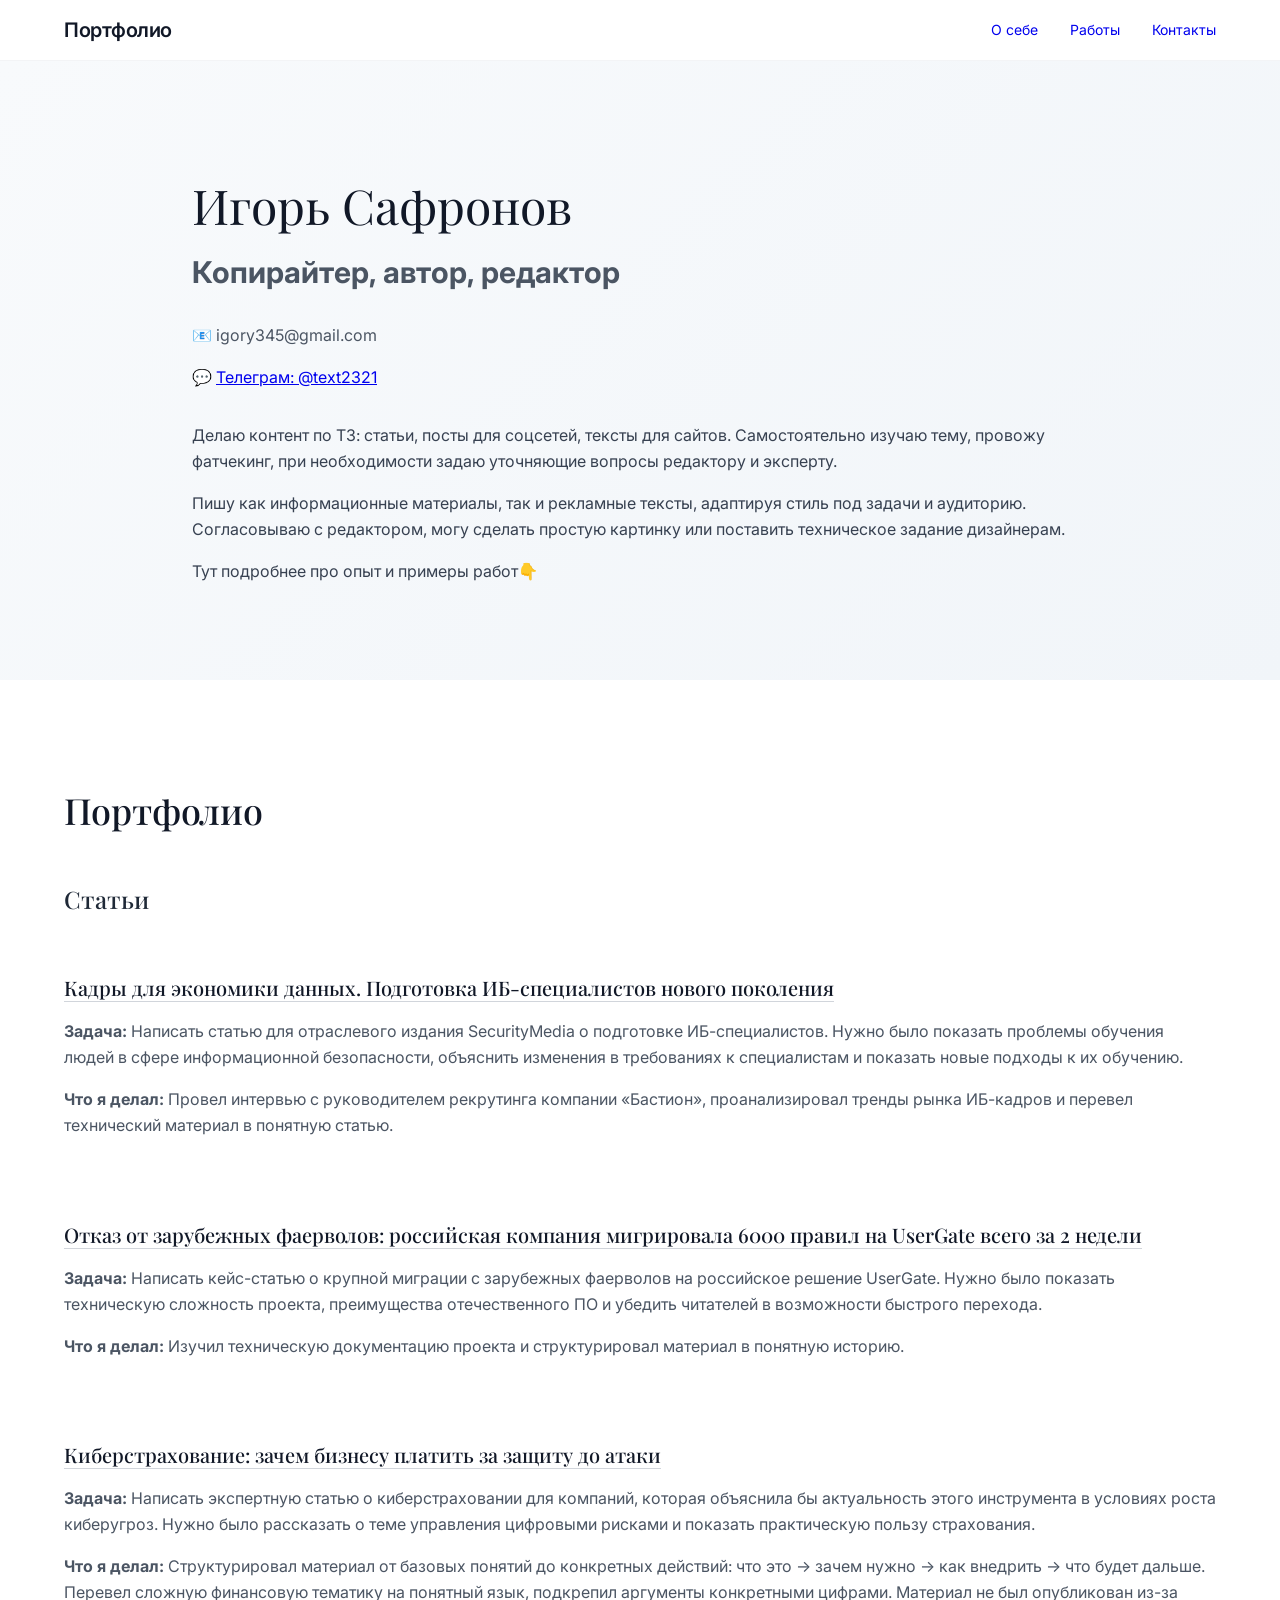
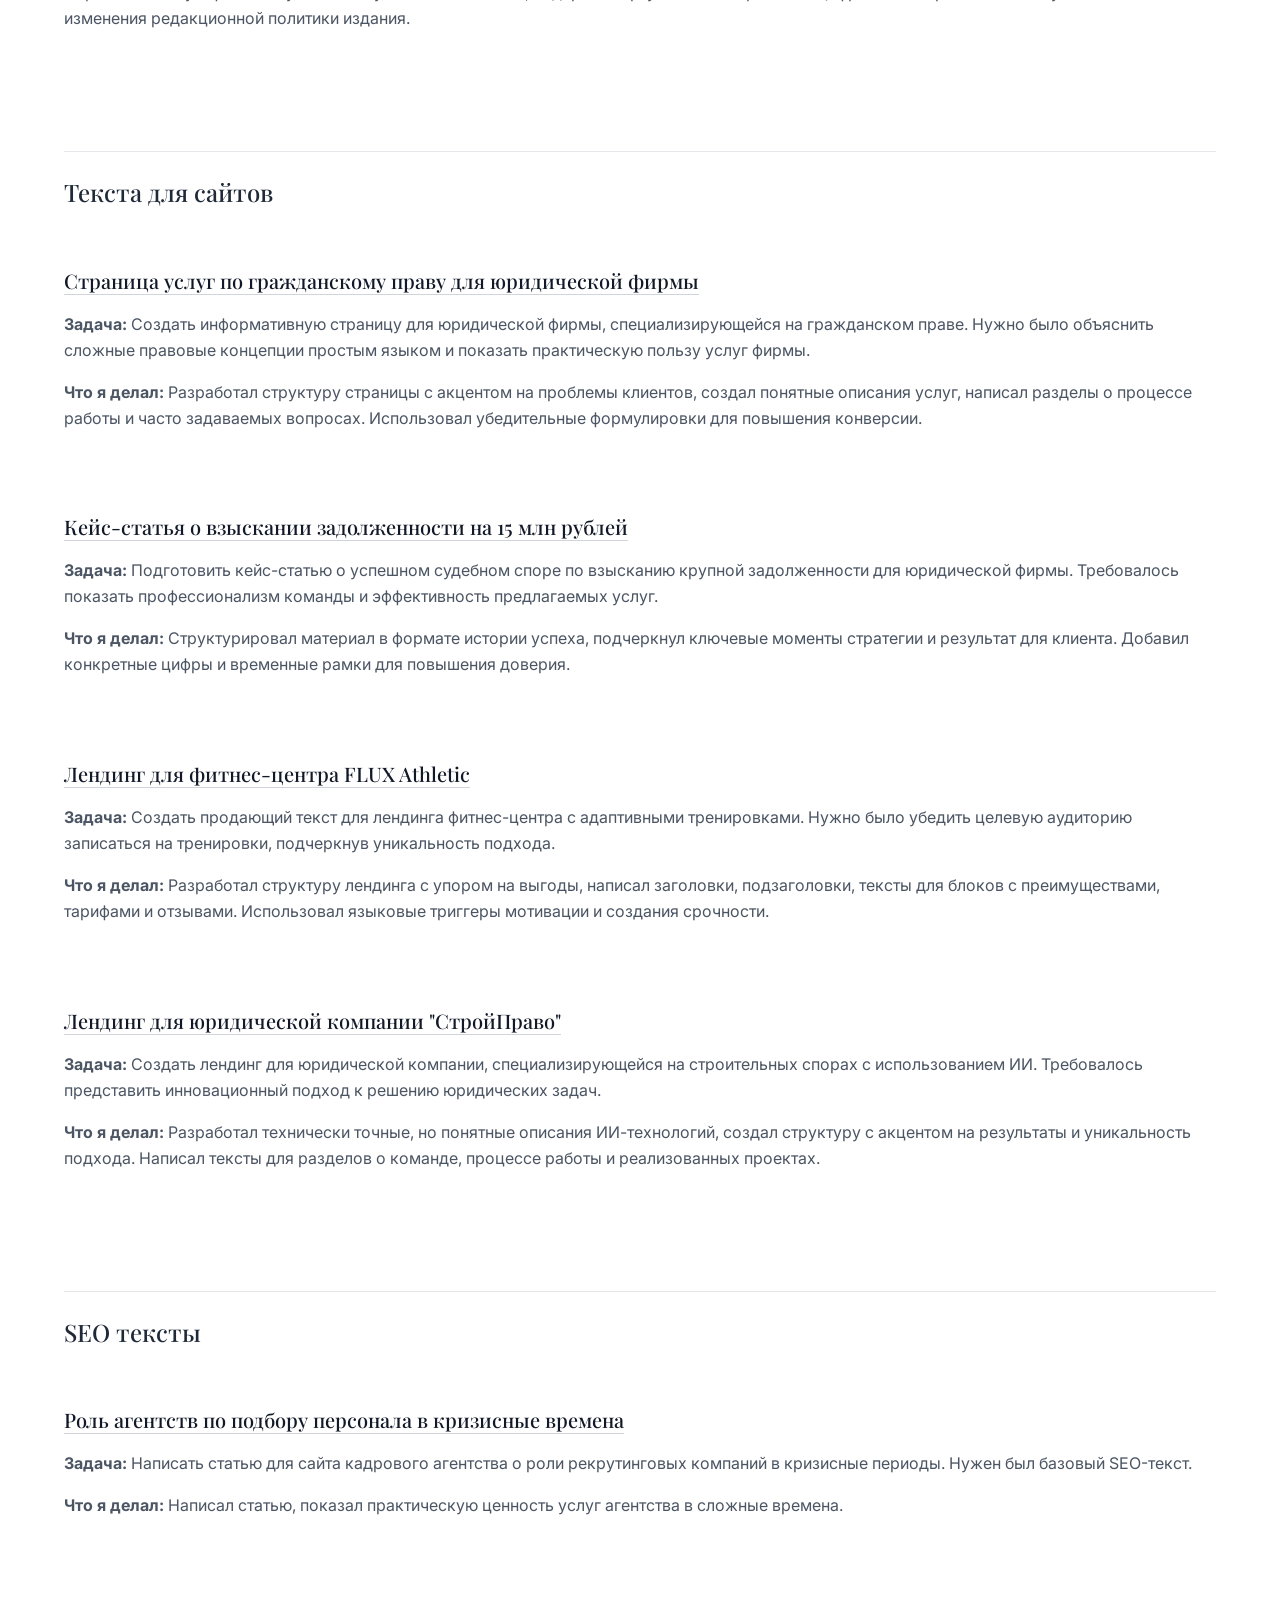
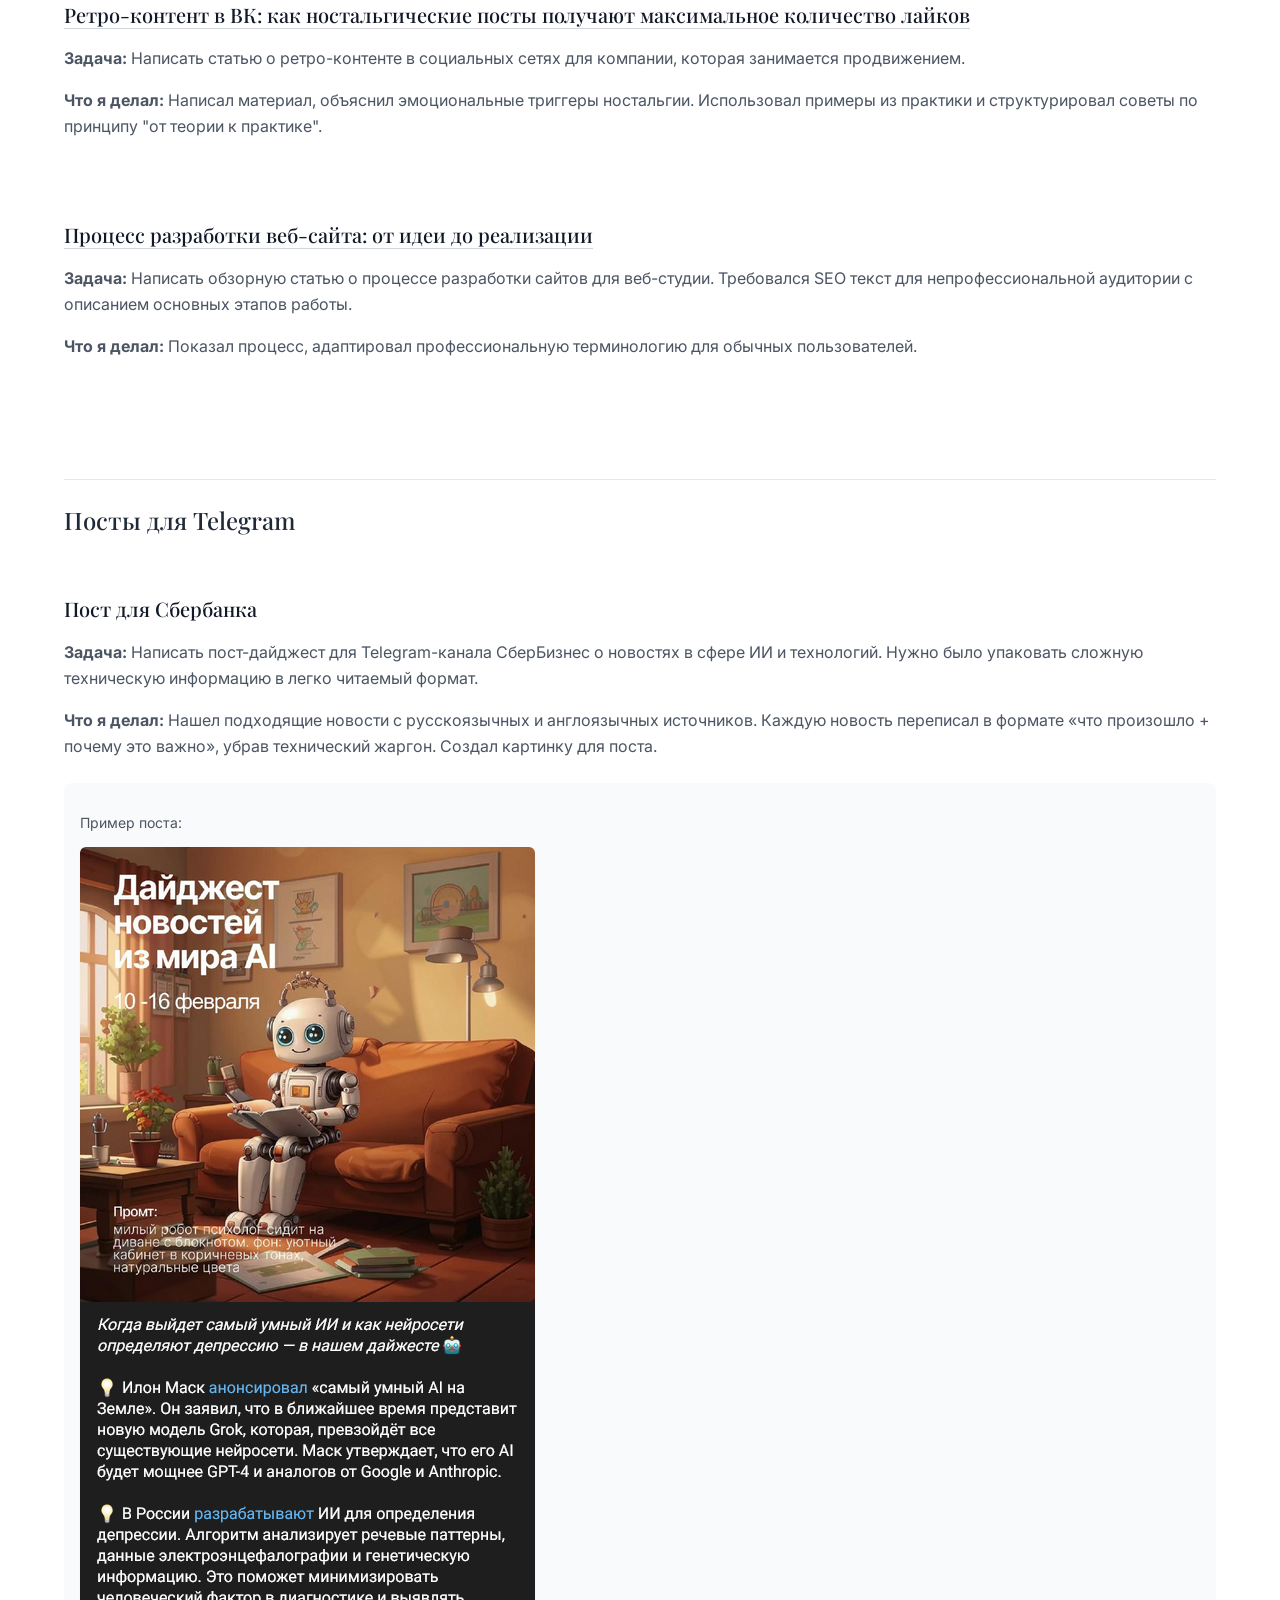
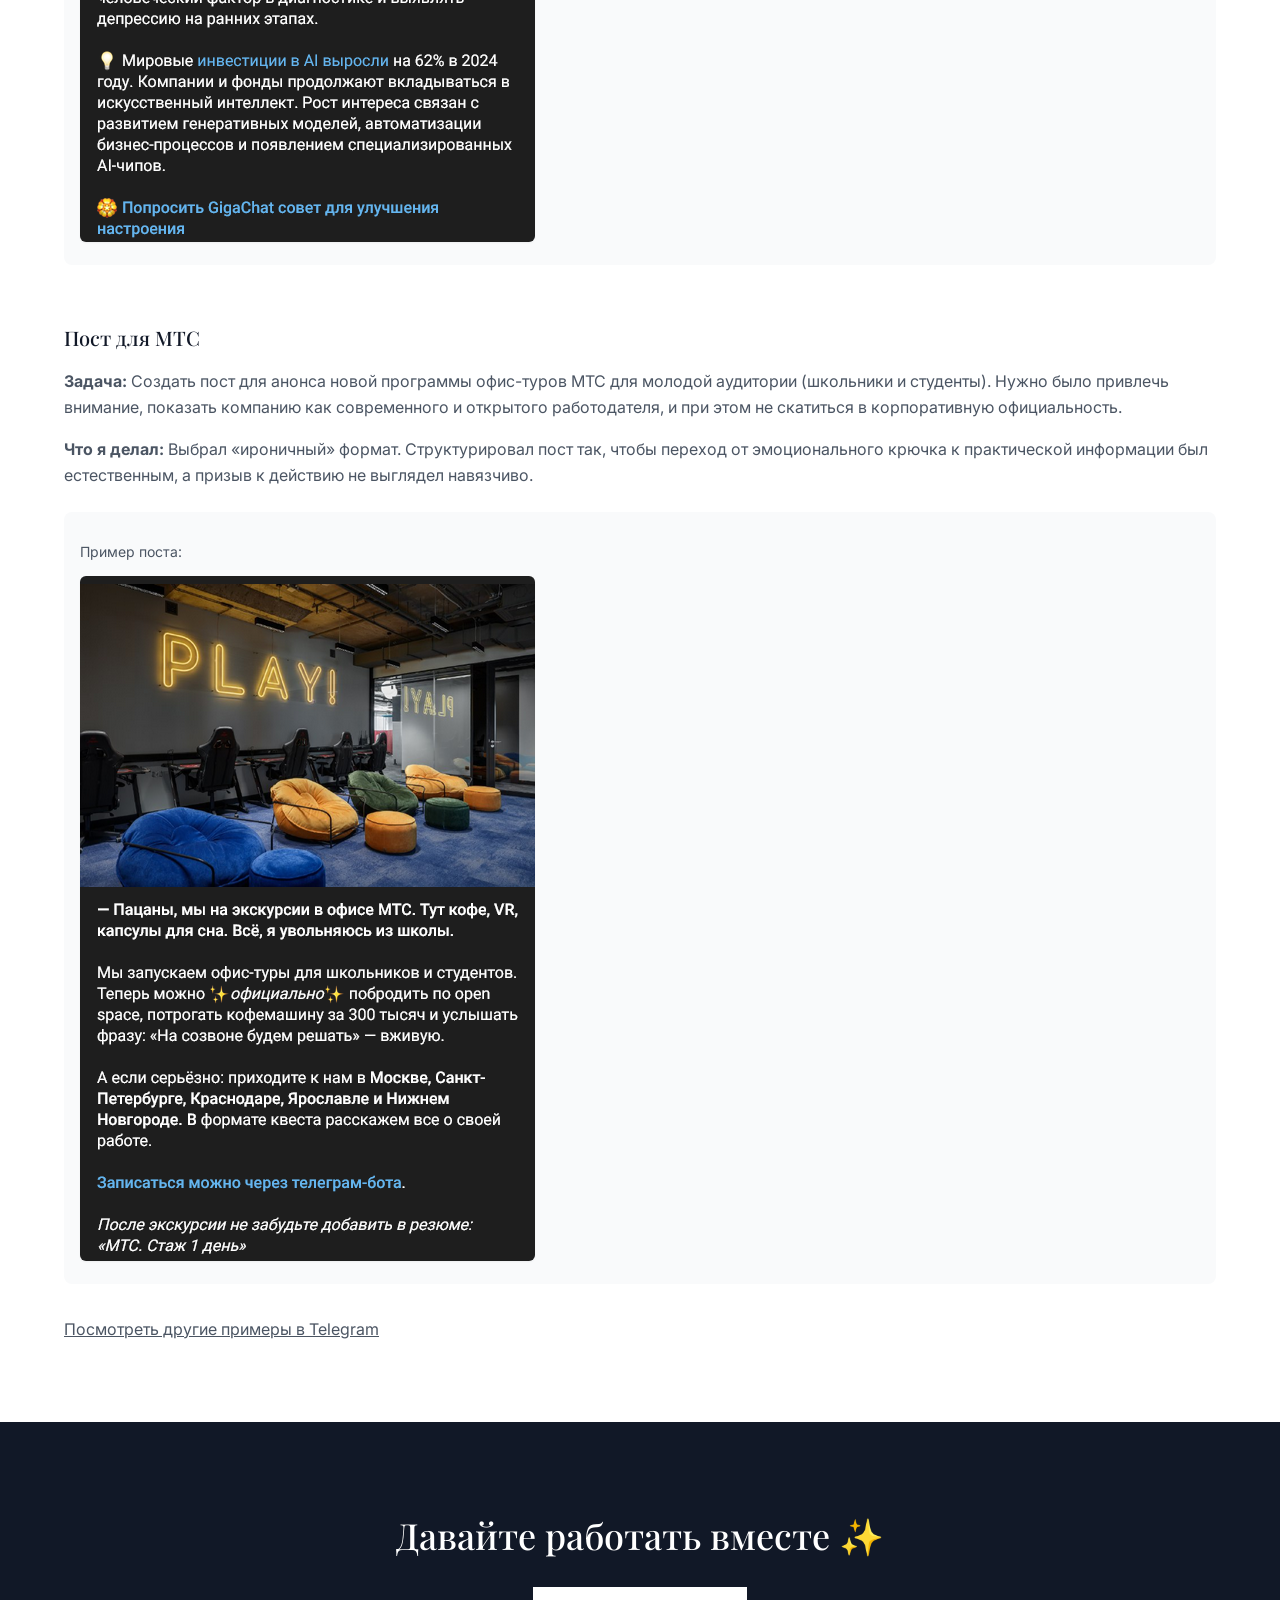
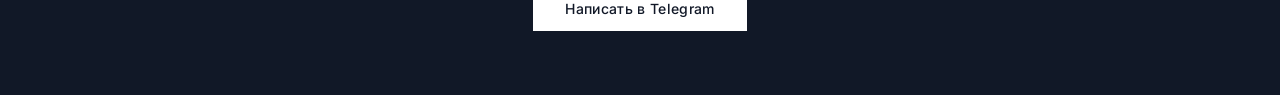
==== index.html @ 2c09b412 "Add files via upload" ====
<!DOCTYPE html>
<html lang="ru">
<head>
    <meta charset="UTF-8">
    <meta name="viewport" content="width=device-width, initial-scale=1.0">
    <title>Игорь Сафронов - Копирайтер</title>
    <link href="https://fonts.googleapis.com/css2?family=Inter:wght@300;400;500;600;700&family=Playfair+Display:wght@400;500;600&display=swap" rel="stylesheet">
    <link rel="stylesheet" href="styles.css">
</head>
<body class="bg-white text-gray-900 leading-relaxed">
    <!-- Yandex.Metrika counter -->
    <script type="text/javascript">
        (function(m,e,t,r,i,k,a){
            m[i]=m[i]||function(){(m[i].a=m[i].a||[]).push(arguments)};
            m[i].l=1*new Date();
            for (var j = 0; j < document.scripts.length; j++) {if (document.scripts[j].src === r) { return; }}
            k=e.createElement(t),a=e.getElementsByTagName(t)[0],k.async=1,k.src=r,a.parentNode.insertBefore(k,a)
        })(window, document,'script','https://mc.yandex.ru/metrika/tag.js?id=103656087', 'ym');

        ym(103656087, 'init', {ssr:true, webvisor:true, clickmap:true, ecommerce:"dataLayer", accurateTrackBounce:true, trackLinks:true});
    </script>
    <noscript><div><img src="https://mc.yandex.ru/watch/103656087" style="position:absolute; left:-9999px;" alt="" /></div></noscript>
    <!-- /Yandex.Metrika counter -->
    
    <!-- Navigation -->
    <nav class="w-full bg-white\/80 backdrop-blur-md z-50 border-b border-gray-100">
        <div class="max-w-6xl mx-auto px-6 py-4">
            <div class="flex justify-between items-center">
                <div class="text-xl font-semibold tracking-tight">Портфолио</div>
                <div class="hidden md:flex space-x-8 text-sm">
                    <a href="#about" class="hover:text-gray-600 transition-colors">О себе</a>
                    <a href="#work" class="hover:text-gray-600 transition-colors">Работы</a>
                    <a href="#contact" class="hover:text-gray-600 transition-colors">Контакты</a>
                </div>
                <button class="md:hidden">
                    <svg class="w-6 h-6" fill="none" stroke="currentColor" viewBox="0 0 24 24">
                        <path stroke-linecap="round" stroke-linejoin="round" stroke-width="2" d="M4 6h16M4 12h16M4 18h16"></path>
                    </svg>
                </button>
            </div>
        </div>
    </nav>

    <!-- About Section -->
    <section id="about" class="pt-20 pb-16 bg-gradient-subtle">
        <div class="max-w-4xl mx-auto px-6 content-left">
            <h1 class="text-4xl md:text-5xl font-light serif mb-6 content-left">
                Игорь Сафронов
            </h1>
            <h2 class="text-2xl md:text-3xl text-gray-600 mb-8 content-left">Копирайтер, автор, редактор</h2>
            
            <div class="mb-8 content-left">
                <p class="text-gray-600 mb-2">📧 igory345@gmail.com</p>
                <p class="text-gray-600">💬 <a href="https://t.me/text2321" target="_blank" class="hover:text-gray-800 transition-colors underline">Телеграм: @text2321</a></p>
            </div>

            <div class="mb-8 content-left">
                <p class="text-gray-700 mb-4 content-left">Делаю контент по ТЗ: статьи, посты для соцсетей, тексты для сайтов. Самостоятельно изучаю тему, провожу фатчекинг, при необходимости задаю уточняющие вопросы редактору и эксперту.</p>
                <p class="text-gray-700 mb-4 content-left">Пишу как информационные материалы, так и рекламные тексты, адаптируя стиль под задачи и аудиторию. Согласовываю с редактором, могу сделать простую картинку или поставить техническое задание дизайнерам.</p>
                <p class="text-gray-700 mb-4 content-left">Тут подробнее про опыт и примеры работ👇</p>
            </div>
        </div>
    </section>

    <!-- Work Section -->
    <section id="work" class="section py-20">
        <div class="max-w-6xl mx-auto px-6 content-left">
            <h2 class="text-3xl md:text-4xl serif font-medium mb-16">Портфолио</h2>
            
            <div class="grid gap-12">
                <!-- Articles Section -->
                <div>
                    <h3 class="text-2xl serif font-medium mb-8 text-gray-800">Статьи</h3>
                    
                    <div class="grid gap-8">
                        <!-- Article 1 -->
                        <div>
                            <h4 class="text-xl serif font-medium mb-4">
                                <a href="https://securitymedia.org/info/kadry-dlya-ekonomiki-dannykh-podgotovka-ib-spetsialistov-novogo-pokoleniya.html" 
                                   target="_blank" 
                                   class="text-gray-900 hover:text-gray-600 transition-colors border-b border-gray-300 hover:border-gray-600">
                                    Кадры для экономики данных. Подготовка ИБ-специалистов нового поколения
                                </a>
                            </h4>
                            <p class="text-gray-600 mb-4">
                                <strong>Задача:</strong> Написать статью для отраслевого издания SecurityMedia о подготовке ИБ-специалистов. Нужно было показать проблемы обучения людей в сфере информационной безопасности, объяснить изменения в требованиях к специалистам и показать новые подходы к их обучению.
                            </p>
                            <p class="text-gray-600 mb-6">
                                <strong>Что я делал:</strong> Провел интервью с руководителем рекрутинга компании «Бастион», проанализировал тренды рынка ИБ-кадров и перевел технический материал в понятную статью.
                            </p>
                        </div>

                        <!-- Article 2 -->
                        <div>
                            <h4 class="text-xl serif font-medium mb-4">
                                <a href="https://globalcio.ru/news/50579/" 
                                   target="_blank" 
                                   class="text-gray-900 hover:text-gray-600 transition-colors border-b border-gray-300 hover:border-gray-600">
                                    Отказ от зарубежных фаерволов: российская компания мигрировала 6000 правил на UserGate всего за 2 недели
                                </a>
                            </h4>
                            <p class="text-gray-600 mb-4">
                                <strong>Задача:</strong> Написать кейс-статью о крупной миграции с зарубежных фаерволов на российское решение UserGate. Нужно было показать техническую сложность проекта, преимущества отечественного ПО и убедить читателей в возможности быстрого перехода.
                            </p>
                            <p class="text-gray-600 mb-6">
                                <strong>Что я делал:</strong> Изучил техническую документацию проекта и структурировал материал в понятную историю.
                            </p>
                        </div>

                        <!-- Article 3 -->
                        <div>
                            <h4 class="text-xl serif font-medium mb-4">
                                <a href="https://docs.google.com/document/d/1UMMeeC6v-_VyUlhijJp33UBldlLRDzGArSIQ2i5D5OU/edit?usp=sharing" 
                                   target="_blank" 
                                   class="text-gray-900 hover:text-gray-600 transition-colors border-b border-gray-300 hover:border-gray-600">
                                    Киберстрахование: зачем бизнесу платить за защиту до атаки
                                </a>
                            </h4>
                            <p class="text-gray-600 mb-4">
                                <strong>Задача:</strong> Написать экспертную статью о киберстраховании для компаний, которая объяснила бы актуальность этого инструмента в условиях роста киберугроз. Нужно было рассказать о теме управления цифровыми рисками и показать практическую пользу страхования.
                            </p>
                            <p class="text-gray-600 mb-6">
                                <strong>Что я делал:</strong> Структурировал материал от базовых понятий до конкретных действий: что это → зачем нужно → как внедрить → что будет дальше. Перевел сложную финансовую тематику на понятный язык, подкрепил аргументы конкретными цифрами. Материал не был опубликован из-за изменения редакционной политики издания.
                            </p>
                        </div>
                    </div>
                </div>

                <!-- Website Texts Section -->
                <div class="mt-12 pt-8 border-t border-gray-200">
                    <h3 class="text-2xl serif font-medium mb-8 text-gray-800">Текста для сайтов</h3>
                    
                    <div class="grid gap-8">
                        <!-- Civil Law Services Page -->
                        <div>
                            <h4 class="text-xl serif font-medium mb-4">
                                <a href="https://www.webvibestudio.site/projects/project-2/law-firm/civil-law/" 
                                   target="_blank" 
                                   class="text-gray-900 hover:text-gray-600 transition-colors border-b border-gray-300 hover:border-gray-600">
                                    Страница услуг по гражданскому праву для юридической фирмы
                                </a>
                            </h4>
                            <p class="text-gray-600 mb-4">
                                <strong>Задача:</strong> Создать информативную страницу для юридической фирмы, специализирующейся на гражданском праве. Нужно было объяснить сложные правовые концепции простым языком и показать практическую пользу услуг фирмы.
                            </p>
                            <p class="text-gray-600 mb-6">
                                <strong>Что я делал:</strong> Разработал структуру страницы с акцентом на проблемы клиентов, создал понятные описания услуг, написал разделы о процессе работы и часто задаваемых вопросах. Использовал убедительные формулировки для повышения конверсии.
                            </p>
                        </div>

                        <!-- Debt Recovery Case Study -->
                        <div>
                            <h4 class="text-xl serif font-medium mb-4">
                                <a href="https://www.webvibestudio.site/projects/project-2/law-firm/case-debt-recovery-15m/" 
                                   target="_blank" 
                                   class="text-gray-900 hover:text-gray-600 transition-colors border-b border-gray-300 hover:border-gray-600">
                                    Кейс-статья о взыскании задолженности на 15 млн рублей
                                </a>
                            </h4>
                            <p class="text-gray-600 mb-4">
                                <strong>Задача:</strong> Подготовить кейс-статью о успешном судебном споре по взысканию крупной задолженности для юридической фирмы. Требовалось показать профессионализм команды и эффективность предлагаемых услуг.
                            </p>
                            <p class="text-gray-600 mb-6">
                                <strong>Что я делал:</strong> Структурировал материал в формате истории успеха, подчеркнул ключевые моменты стратегии и результат для клиента. Добавил конкретные цифры и временные рамки для повышения доверия.
                            </p>
                        </div>

                        <!-- Fitness Center Landing Page -->
                        <div>
                            <h4 class="text-xl serif font-medium mb-4">
                                <a href="https://www.webvibestudio.site/projects/project-3/" 
                                   target="_blank" 
                                   class="text-gray-900 hover:text-gray-600 transition-colors border-b border-gray-300 hover:border-gray-600">
                                    Лендинг для фитнес-центра FLUX Athletic
                                </a>
                            </h4>
                            <p class="text-gray-600 mb-4">
                                <strong>Задача:</strong> Создать продающий текст для лендинга фитнес-центра с адаптивными тренировками. Нужно было убедить целевую аудиторию записаться на тренировки, подчеркнув уникальность подхода.
                            </p>
                            <p class="text-gray-600 mb-6">
                                <strong>Что я делал:</strong> Разработал структуру лендинга с упором на выгоды, написал заголовки, подзаголовки, тексты для блоков с преимуществами, тарифами и отзывами. Использовал языковые триггеры мотивации и создания срочности.
                            </p>
                        </div>

                        <!-- Construction Law Landing Page -->
                        <div>
                            <h4 class="text-xl serif font-medium mb-4">
                                <a href="https://www.webvibestudio.site/projects/project-1/" 
                                   target="_blank" 
                                   class="text-gray-900 hover:text-gray-600 transition-colors border-b border-gray-300 hover:border-gray-600">
                                    Лендинг для юридической компании "СтройПраво"
                                </a>
                            </h4>
                            <p class="text-gray-600 mb-4">
                                <strong>Задача:</strong> Создать лендинг для юридической компании, специализирующейся на строительных спорах с использованием ИИ. Требовалось представить инновационный подход к решению юридических задач.
                            </p>
                            <p class="text-gray-600 mb-6">
                                <strong>Что я делал:</strong> Разработал технически точные, но понятные описания ИИ-технологий, создал структуру с акцентом на результаты и уникальность подхода. Написал тексты для разделов о команде, процессе работы и реализованных проектах.
                            </p>
                        </div>
                    </div>
                </div>

                <!-- SEO Texts Section -->
                <div class="mt-12 pt-8 border-t border-gray-200">
                    <h3 class="text-2xl serif font-medium mb-8 text-gray-800">SEO тексты</h3>
                    
                    <div class="grid gap-8">
                        <!-- SEO Project 1 -->
                        <div>
                            <h4 class="text-xl serif font-medium mb-4">
                                <a href="https://dpostandart.ru/articles/rol-agentstv-po-podboru-personala-v-krizisnyie-vremena" 
                                   target="_blank" 
                                   class="text-gray-900 hover:text-gray-600 transition-colors border-b border-gray-300 hover:border-gray-600">
                                    Роль агентств по подбору персонала в кризисные времена
                                </a>
                            </h4>
                            <p class="text-gray-600 mb-4">
                                <strong>Задача:</strong> Написать статью для сайта кадрового агентства о роли рекрутинговых компаний в кризисные периоды. Нужен был базовый SEO-текст.
                            </p>
                            <p class="text-gray-600 mb-6">
                                <strong>Что я делал:</strong> Написал статью, показал практическую ценность услуг агентства в сложные времена.
                            </p>
                        </div>

                        <!-- SEO Project 2 -->
                        <div>
                            <h4 class="text-xl serif font-medium mb-4">
                                <a href="https://www.hostcomp.ru/retro-kontent-v-vk-kak-nostalgicheskie-posty-poluchayut-maksimalnoe-kolichestvo-lajkov.html" 
                                   target="_blank" 
                                   class="text-gray-900 hover:text-gray-600 transition-colors border-b border-gray-300 hover:border-gray-600">
                                    Ретро-контент в ВК: как ностальгические посты получают максимальное количество лайков
                                </a>
                            </h4>
                            <p class="text-gray-600 mb-4">
                                <strong>Задача:</strong> Написать статью о ретро-контенте в социальных сетях для компании, которая занимается продвижением.
                            </p>
                            <p class="text-gray-600 mb-6">
                                <strong>Что я делал:</strong> Написал материал, объяснил эмоциональные триггеры ностальгии. Использовал примеры из практики и структурировал советы по принципу "от теории к практике".
                            </p>
                        </div>

                        <!-- SEO Project 3 -->
                        <div>
                            <h4 class="text-xl serif font-medium mb-4">
                                <a href="http://atde.ru/admin/2024/01/17/process-razrabotki-veb-sayta-ot-idei-do-realizacii.html" 
                                   target="_blank" 
                                   class="text-gray-900 hover:text-gray-600 transition-colors border-b border-gray-300 hover:border-gray-600">
                                    Процесс разработки веб-сайта: от идеи до реализации
                                </a>
                            </h4>
                            <p class="text-gray-600 mb-4">
                                <strong>Задача:</strong> Написать обзорную статью о процессе разработки сайтов для веб-студии. Требовался SEO текст для непрофессиональной аудитории с описанием основных этапов работы.
                            </p>
                            <p class="text-gray-600 mb-6">
                                <strong>Что я делал:</strong> Показал процесс, адаптировал профессиональную терминологию для обычных пользователей.
                            </p>
                        </div>
                    </div>
                </div>

                <!-- Telegram Posts Section -->
                <div class="mt-12 pt-8 border-t border-gray-200">
                    <h3 class="text-2xl serif font-medium mb-8 text-gray-800">Посты для Telegram</h3>
                    
                    <div class="grid gap-8">
                        <!-- Telegram Project 1 -->
                        <div>
                            <h4 class="text-xl serif font-medium mb-4">Пост для Сбербанка</h4>
                            <p class="text-gray-600 mb-4">
                                <strong>Задача:</strong> Написать пост-дайджест для Telegram-канала СберБизнес о новостях в сфере ИИ и технологий. Нужно было упаковать сложную техническую информацию в легко читаемый формат.
                            </p>
                            <p class="text-gray-600 mb-6">
                                <strong>Что я делал:</strong> Нашел подходящие новости с русскоязычных и англоязычных источников. Каждую новость переписал в формате «что произошло + почему это важно», убрав технический жаргон. Создал картинку для поста.
                            </p>
                            
                            <!-- Post Preview Image -->
                            <div class="mt-6 p-4 bg-gray-50 rounded-lg">
                                <p class="text-sm text-gray-600 mb-3">Пример поста:</p>
                                <img src="post1.png" alt="Пример поста для Telegram-канала СберБизнес о новостях ИИ" class="max-w-full h-auto rounded-md shadow-sm">
                            </div>
                        </div>

                        <!-- Telegram Project 2 -->
                        <div>
                            <h4 class="text-xl serif font-medium mb-4">Пост для МТС</h4>
                            <p class="text-gray-600 mb-4">
                                <strong>Задача:</strong> Создать пост для анонса новой программы офис-туров МТС для молодой аудитории (школьники и студенты). Нужно было привлечь внимание, показать компанию как современного и открытого работодателя, и при этом не скатиться в корпоративную официальность.
                            </p>
                            <p class="text-gray-600 mb-6">
                                <strong>Что я делал:</strong> Выбрал «ироничный» формат. Структурировал пост так, чтобы переход от эмоционального крючка к практической информации был естественным, а призыв к действию не выглядел навязчиво.
                            </p>
                            
                            <!-- Post Preview Image -->
                            <div class="mt-6 p-4 bg-gray-50 rounded-lg">
                                <p class="text-sm text-gray-600 mb-3">Пример поста:</p>
                                <img src="./mtspost.png" alt="Пример поста для анонса офис-туров МТС" class="max-w-full h-auto rounded-md shadow-sm">
                            </div>
                        </div>
                    </div>
                    
                    <!-- View More Examples Link -->
                    <div class="mt-8">
                        <a href="https://t.me/texta22" target="_blank" class="text-gray-600 hover:text-gray-800 transition-colors underline">
                            Посмотреть другие примеры в Telegram
                        </a>
                    </div>
                </div>
            </div>
        </div>
    </section>

    <!-- Contact Section -->
    <section id="contact" class="py-16 bg-gray-900 text-white">
        <div class="max-w-6xl mx-auto px-6 text-center">
            <h2 class="text-3xl md:text-4xl serif font-medium mb-8">Давайте работать вместе ✨</h2>
            <a href="https://t.me/text2321" target="_blank" class="inline-block bg-white text-gray-900 px-8 py-3 text-sm font-medium tracking-wide hover:bg-gray-100 transition-colors">
                Написать в Telegram
            </a>
        </div>
    </section>
</body>
</html>
---- styles.css ----
/* Base Styles */
body {
    font-family: 'Inter', sans-serif;
    scroll-behavior: auto;
    background-color: #ffffff;
    color: #111827;
    line-height: 1.625;
    margin: 0;
    padding: 0;
}

.serif {
    font-family: 'Playfair Display', serif;
}

/* Layout Utilities */
.container {
    width: 100%;
    max-width: 72rem; /* 6xl = 72rem */
    margin-left: auto;
    margin-right: auto;
    padding-left: 1.5rem; /* px-6 = 1.5rem */
    padding-right: 1.5rem;
}

.max-w-4xl {
    max-width: 56rem; /* 4xl = 56rem */
}

.max-w-6xl {
    max-width: 72rem; /* 6xl = 72rem */
}

.px-6 {
    padding-left: 1.5rem;
    padding-right: 1.5rem;
}

.mx-auto {
    margin-left: auto;
    margin-right: auto;
}

.py-4 {
    padding-top: 1rem;
    padding-bottom: 1rem;
}

.px-8 {
    padding-left: 2rem;
    padding-right: 2rem;
}

.py-3 {
    padding-top: 0.75rem;
    padding-bottom: 0.75rem;
}

.pt-20 {
    padding-top: 5rem;
}

.pb-16 {
    padding-bottom: 4rem;
}

.py-20 {
    padding-top: 5rem;
    padding-bottom: 5rem;
}

.py-16 {
    padding-top: 4rem;
    padding-bottom: 4rem;
}

.mb-6 {
    margin-bottom: 1.5rem;
}

.mb-8 {
    margin-bottom: 2rem;
}

.mb-4 {
    margin-bottom: 1rem;
}

.mt-12 {
    margin-top: 3rem;
}

.mt-8 {
    margin-top: 2rem;
}

.mt-6 {
    margin-top: 1.5rem;
}

/* Typography */
.text-xl {
    font-size: 1.25rem;
    line-height: 1.75rem;
}

.text-2xl {
    font-size: 1.5rem;
    line-height: 2rem;
}

.text-3xl {
    font-size: 1.875rem;
    line-height: 2.25rem;
}

.text-4xl {
    font-size: 2.25rem;
    line-height: 2.5rem;
}

.text-5xl {
    font-size: 3rem;
    line-height: 1;
}

.text-sm {
    font-size: 0.875rem;
    line-height: 1.25rem;
}

.font-semibold {
    font-weight: 600;
}

.font-medium {
    font-weight: 500;
}

.font-light {
    font-weight: 300;
}

.text-sm {
    font-size: 0.875rem;
    line-height: 1.25rem;
}

.tracking-tight {
    letter-spacing: -0.025em;
}

.tracking-wide {
    letter-spacing: 0.025em;
}

.leading-relaxed {
    line-height: 1.625;
}

/* Colors */
.text-gray-900 {
    color: #111827;
}

.text-gray-800 {
    color: #1f2937;
}

.text-gray-700 {
    color: #374151;
}

.text-gray-600 {
    color: #4b5563;
}

.text-white {
    color: #ffffff;
}

.bg-white {
    background-color: #ffffff;
}

.bg-gray-900 {
    background-color: #111827;
}

.bg-gray-50 {
    background-color: #f9fafb;
}

.border-gray-100 {
    border-color: #f3f4f6;
}

.border-gray-200 {
    border-color: #e5e7eb;
}

.border-gray-300 {
    border-color: #d1d5db;
}

/* Background Gradients */
.bg-gradient-subtle {
    background: linear-gradient(135deg, #f8fafc 0%, #f1f5f9 100%);
}

.bg-white\/80 {
    background-color: rgba(255, 255, 255, 0.8);
}

/* Flexbox */
.flex {
    display: flex;
}

.justify-between {
    justify-content: space-between;
}

.items-center {
    align-items: center;
}

.space-x-8 > * + * {
    margin-left: 2rem;
}

/* Grid */
.grid {
    display: grid;
}

.gap-8 {
    gap: 2rem;
}

.gap-12 {
    gap: 3rem;
}

/* Display & Visibility */
.hidden {
    display: none;
}

.block {
    display: block;
}

.inline-block {
    display: inline-block;
}

/* Borders */
.border-b {
    border-bottom-width: 1px;
    border-bottom-style: solid;
}

.border-t {
    border-top-width: 1px;
    border-top-style: solid;
}

.rounded-lg {
    border-radius: 0.5rem;
}

.rounded-md {
    border-radius: 0.375rem;
}

/* Shadows */
.shadow-sm {
    box-shadow: 0 1px 2px 0 rgb(0 0 0 / 0.05);
}

/* Width & Height */
.w-full {
    width: 100%;
}

.w-6 {
    width: 1.5rem;
}

.h-6 {
    height: 1.5rem;
}

.max-w-full {
    max-width: 100%;
}

.h-auto {
    height: auto;
}

/* Positioning */
.relative {
    position: relative;
}

.z-50 {
    z-index: 50;
}

/* Backdrop */
.backdrop-blur-md {
    backdrop-filter: blur(12px);
}

/* Transitions */
.transition-colors {
    transition-property: color, background-color, border-color, text-decoration-color, fill, stroke;
    transition-timing-function: cubic-bezier(0.4, 0, 0.2, 1);
    transition-duration: 150ms;
}

/* SVG */
.stroke {
    stroke: currentColor;
}

.fill {
    fill: currentColor;
}

/* Transitions */
.transition-colors {
    transition-property: color, background-color, border-color, text-decoration-color, fill, stroke;
    transition-timing-function: cubic-bezier(0.4, 0, 0.2, 1);
    transition-duration: 150ms;
}

/* Hover States */
.hover\:text-gray-600:hover {
    color: #4b5563;
}

.hover\:text-gray-800:hover {
    color: #1f2937;
}

.hover\:border-gray-600:hover {
    border-color: #4b5563;
}

.hover\:bg-gray-100:hover {
    background-color: #f3f4f6;
}

/* Text Decoration */
.underline {
    text-decoration: underline;
}

/* Link styles - prevent double underline when using border-b as underline */
a {
    text-decoration: none;
}

a.text-gray-900.border-b {
    border-bottom: 1px solid #d1d5db; /* border-gray-300 */
    text-decoration: none;
}

a.text-gray-900.border-b:hover {
    border-color: #4b5563; /* hover:border-gray-600 */
    color: #4b5563; /* hover:text-gray-600 */
}

/* Responsive Breakpoints */
@media (min-width: 768px) {
    .md\:flex {
        display: flex;
    }
    
    .md\:hidden {
        display: none;
    }
    
    .md\:text-3xl {
        font-size: 1.875rem;
        line-height: 2.25rem;
    }
    
    .md\:text-4xl {
        font-size: 2.25rem;
        line-height: 2.5rem;
    }
    
    .md\:text-5xl {
        font-size: 3rem;
        line-height: 1;
    }
}

/* Custom Classes from Original Style Tag */
.section {
    padding-top: 80px;
    padding-bottom: 80px;
}

.fade-in, .stagger-1, .stagger-2, .stagger-3 {
    opacity: 1;
    animation: none;
    transform: none;
}

@keyframes fadeIn {
    to { opacity: 1; }
}

nav {
    position: static;
    background: white;
}

.hidden-content {
    display: block !important;
    opacity: 1 !important;
}

.content-left {
    text-align: left;
}

.center-if-needed {
    text-align: center;
}

/* Additional Utility Classes */
.p-4 {
    padding: 1rem;
}

.text-center {
    text-align: center;
}
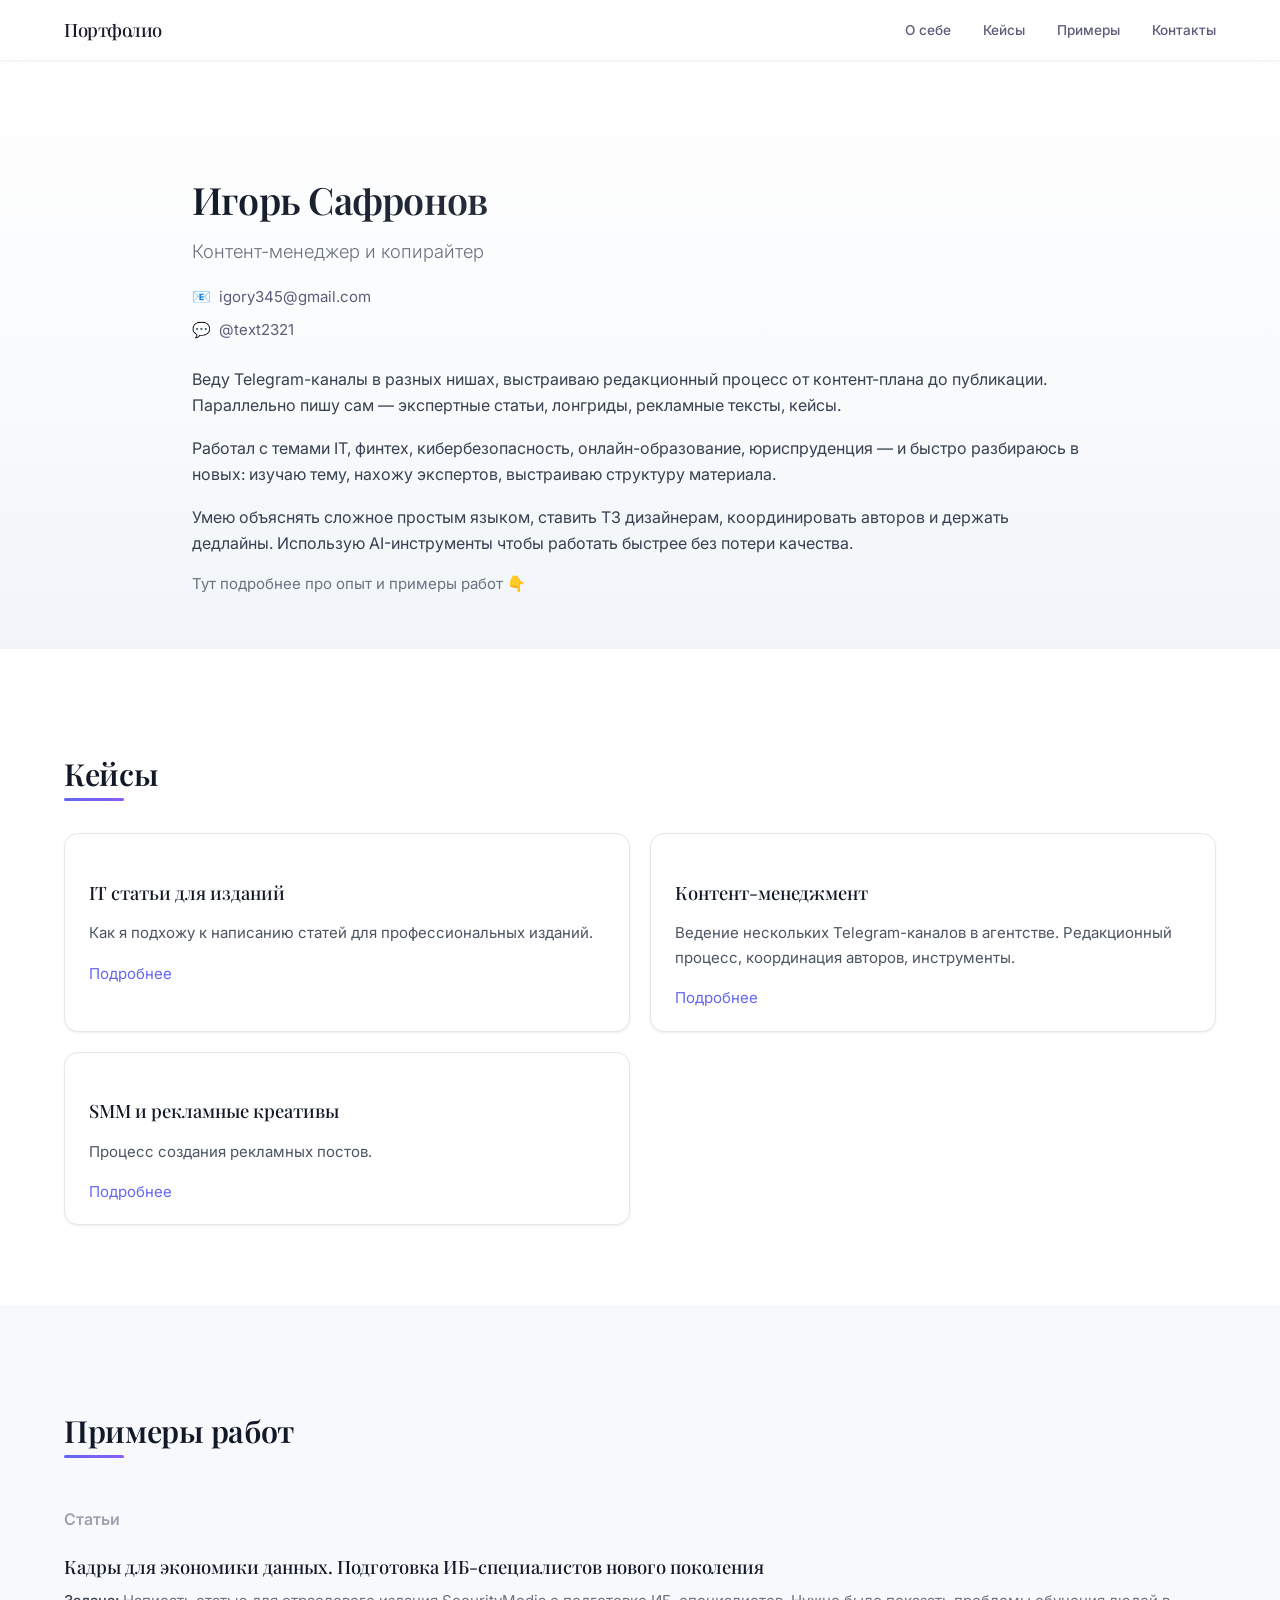
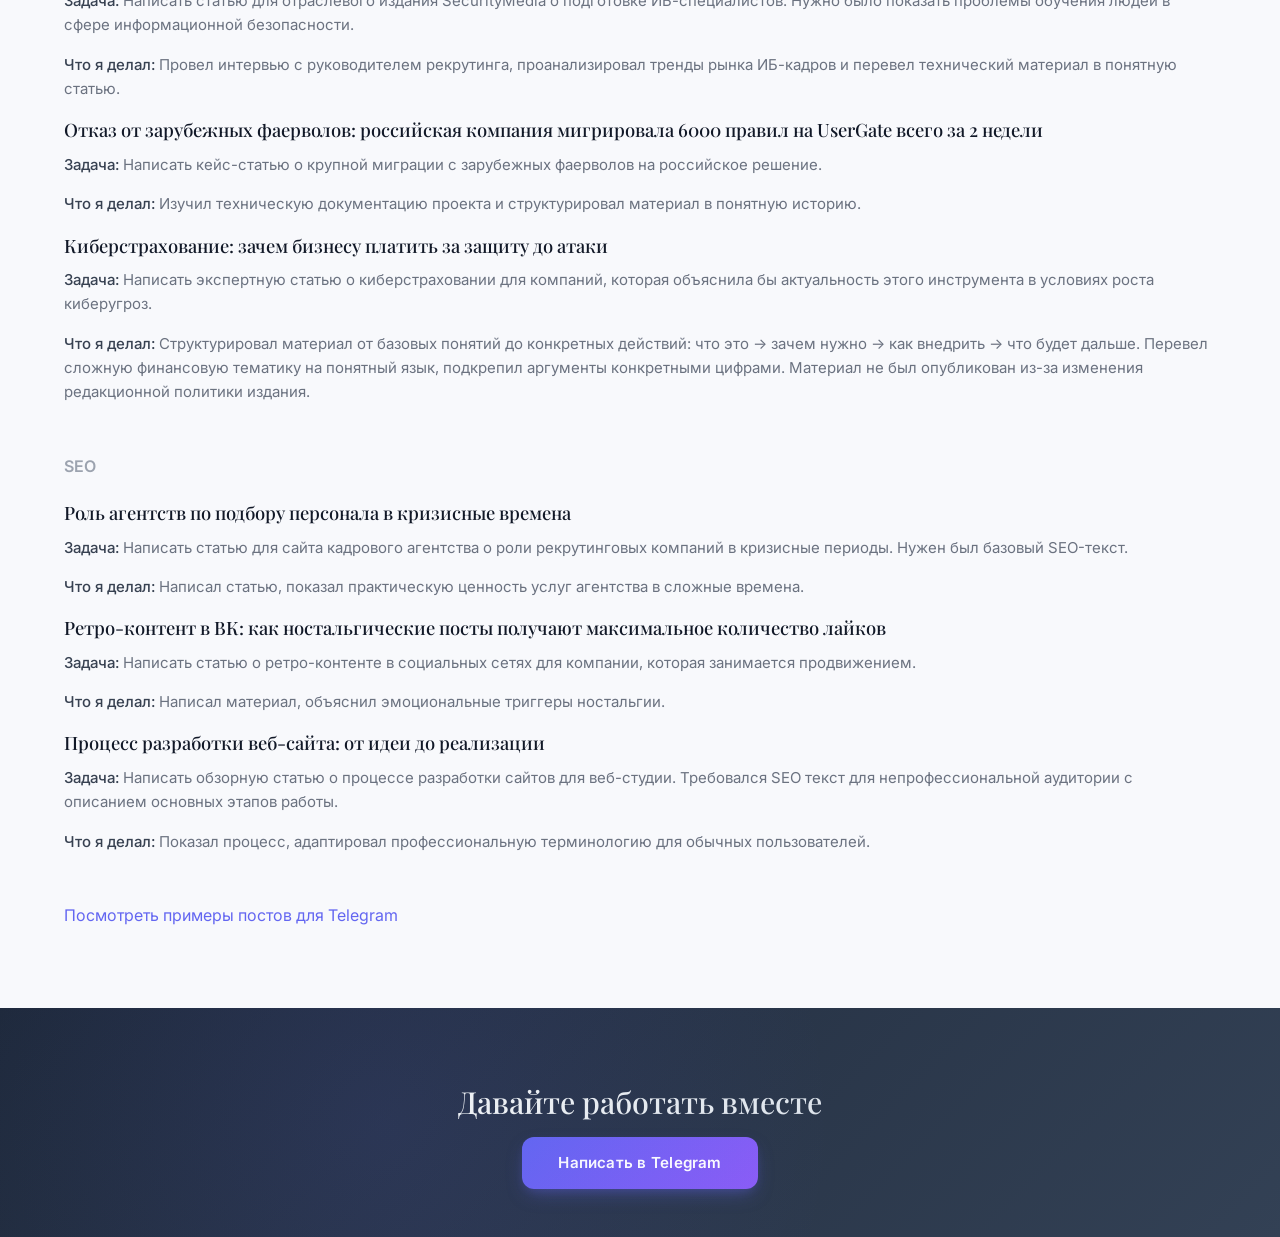
==== commit f64e93d8: "Move portfolio files to repo root" ====
--- a/index.html
+++ b/index.html
@@ -7,7 +7,7 @@
     <link href="https://fonts.googleapis.com/css2?family=Inter:wght@300;400;500;600;700&family=Playfair+Display:wght@400;500;600&display=swap" rel="stylesheet">
     <link rel="stylesheet" href="styles.css">
 </head>
-<body class="bg-white text-gray-900 leading-relaxed">
+<body class="bg-gray-50 text-gray-900 leading-relaxed">
     <!-- Yandex.Metrika counter -->
     <script type="text/javascript">
         (function(m,e,t,r,i,k,a){
@@ -23,14 +23,15 @@
     <!-- /Yandex.Metrika counter -->
     
     <!-- Navigation -->
-    <nav class="w-full bg-white\/80 backdrop-blur-md z-50 border-b border-gray-100">
+    <nav class="w-full fixed top-0 z-50 border-b border-gray-100">
         <div class="max-w-6xl mx-auto px-6 py-4">
             <div class="flex justify-between items-center">
-                <div class="text-xl font-semibold tracking-tight">Портфолио</div>
+                <a href="#" class="text-xl font-semibold tracking-tight serif">Портфолио</a>
                 <div class="hidden md:flex space-x-8 text-sm">
-                    <a href="#about" class="hover:text-gray-600 transition-colors">О себе</a>
-                    <a href="#work" class="hover:text-gray-600 transition-colors">Работы</a>
-                    <a href="#contact" class="hover:text-gray-600 transition-colors">Контакты</a>
+                    <a href="#about" class="hover:text-accent transition-colors">О себе</a>
+                    <a href="#work" class="hover:text-accent transition-colors">Кейсы</a>
+                    <a href="#examples" class="hover:text-accent transition-colors">Примеры</a>
+                    <a href="#contact" class="hover:text-accent transition-colors">Контакты</a>
                 </div>
                 <button class="md:hidden">
                     <svg class="w-6 h-6" fill="none" stroke="currentColor" viewBox="0 0 24 24">
@@ -41,283 +42,170 @@
         </div>
     </nav>
 
-    <!-- About Section -->
-    <section id="about" class="pt-20 pb-16 bg-gradient-subtle">
-        <div class="max-w-4xl mx-auto px-6 content-left">
-            <h1 class="text-4xl md:text-5xl font-light serif mb-6 content-left">
+    <!-- Hero Section -->
+    <section id="about" class="hero pt-32 pb-24">
+        <div class="max-w-4xl mx-auto px-6">
+            <h1 class="text-4xl md:text-5xl font-light serif mb-6">
                 Игорь Сафронов
             </h1>
-            <h2 class="text-2xl md:text-3xl text-gray-600 mb-8 content-left">Копирайтер, автор, редактор</h2>
+            <h2 class="text-xl md:text-2xl text-gray-500 mb-8 font-light">Контент-менеджер и копирайтер</h2>
             
-            <div class="mb-8 content-left">
-                <p class="text-gray-600 mb-2">📧 igory345@gmail.com</p>
-                <p class="text-gray-600">💬 <a href="https://t.me/text2321" target="_blank" class="hover:text-gray-800 transition-colors underline">Телеграм: @text2321</a></p>
-            </div>
-
-            <div class="mb-8 content-left">
-                <p class="text-gray-700 mb-4 content-left">Делаю контент по ТЗ: статьи, посты для соцсетей, тексты для сайтов. Самостоятельно изучаю тему, провожу фатчекинг, при необходимости задаю уточняющие вопросы редактору и эксперту.</p>
-                <p class="text-gray-700 mb-4 content-left">Пишу как информационные материалы, так и рекламные тексты, адаптируя стиль под задачи и аудиторию. Согласовываю с редактором, могу сделать простую картинку или поставить техническое задание дизайнерам.</p>
-                <p class="text-gray-700 mb-4 content-left">Тут подробнее про опыт и примеры работ👇</p>
-            </div>
-        </div>
-    </section>
-
-    <!-- Work Section -->
-    <section id="work" class="section py-20">
-        <div class="max-w-6xl mx-auto px-6 content-left">
-            <h2 class="text-3xl md:text-4xl serif font-medium mb-16">Портфолио</h2>
+            <div class="contact-info mb-10">
+                <a href="mailto:igory345@gmail.com" class="flex items-center gap-2">
+                    <span>📧</span>
+                    <span>igory345@gmail.com</span>
+                </a>
+                <a href="https://t.me/text2321" target="_blank" class="flex items-center gap-2">
+                    <span>💬</span>
+                    <span>@text2321</span>
+                </a>
+            </div>
+
+            <div class="max-w-2xl">
+                <p class="text-gray-700 text-lg mb-6">Веду Telegram-каналы в разных нишах, выстраиваю редакционный процесс от контент-плана до публикации. Параллельно пишу сам — экспертные статьи, лонгриды, рекламные тексты, кейсы.</p>
+                <p class="text-gray-700 text-lg mb-6">Работал с темами IT, финтех, кибербезопасность, онлайн-образование, юриспруденция — и быстро разбираюсь в новых: изучаю тему, нахожу экспертов, выстраиваю структуру материала.</p>
+                <p class="text-gray-700 text-lg mb-6">Умею объяснять сложное простым языком, ставить ТЗ дизайнерам, координировать авторов и держать дедлайны. Использую AI-инструменты чтобы работать быстрее без потери качества.</p>
+                <p class="text-gray-500">Тут подробнее про опыт и примеры работ 👇</p>
+            </div>
+        </div>
+    </section>
+
+    <!-- Work Section: Cases -->
+    <section id="work" class="section py-20 bg-white">
+        <div class="max-w-6xl mx-auto px-6">
+            <h2 class="text-3xl md:text-4xl serif font-medium mb-16 section-title">Кейсы</h2>
             
-            <div class="grid gap-12">
-                <!-- Articles Section -->
+            <div class="work-grid">
+                <!-- Case 1: IT Content -->
+                <div class="work-card">
+                    <h4 class="text-xl serif font-medium mb-4">IT статьи для изданий</h4>
+                    <p class="text-gray-600 mb-6">
+                        Как я подхожу к написанию статей для профессиональных изданий.
+                    </p>
+                    <a href="case-it-content.html" class="text-accent hover:text-gray-900 transition-colors inline-flex items-center gap-1">
+                        <span>Подробнее</span>
+                        <svg class="w-4 h-4" fill="none" stroke="currentColor" viewBox="0 0 24 24">
+                            <path stroke-linecap="round" stroke-linejoin="round" stroke-width="2" d="M9 5l7 7-7 7"></path>
+                        </svg>
+                    </a>
+                </div>
+
+                <!-- Case 2: Content Management -->
+                <div class="work-card">
+                    <h4 class="text-xl serif font-medium mb-4">Контент-менеджмент</h4>
+                    <p class="text-gray-600 mb-6">
+                        Ведение нескольких Telegram-каналов в агентстве. Редакционный процесс, координация авторов, инструменты.
+                    </p>
+                    <a href="case-content-management.html" class="text-accent hover:text-gray-900 transition-colors inline-flex items-center gap-1">
+                        <span>Подробнее</span>
+                        <svg class="w-4 h-4" fill="none" stroke="currentColor" viewBox="0 0 24 24">
+                            <path stroke-linecap="round" stroke-linejoin="round" stroke-width="2" d="M9 5l7 7-7 7"></path>
+                        </svg>
+                    </a>
+                </div>
+
+                <!-- Case 3: SMM and Telegram Creative -->
+                <div class="work-card">
+                    <h4 class="text-xl serif font-medium mb-4">SMM и рекламные креативы</h4>
+                    <p class="text-gray-600 mb-6">
+                        Процесс создания рекламных постов.
+                    </p>
+                    <a href="case-smm-telegram.html" class="text-accent hover:text-gray-900 transition-colors inline-flex items-center gap-1">
+                        <span>Подробнее</span>
+                        <svg class="w-4 h-4" fill="none" stroke="currentColor" viewBox="0 0 24 24">
+                            <path stroke-linecap="round" stroke-linejoin="round" stroke-width="2" d="M9 5l7 7-7 7"></path>
+                        </svg>
+                    </a>
+                </div>
+
+                <!-- Case 4: Website and Landing Texts (hidden) -->
+                <!-- <div class="work-card">
+                    <h4 class="text-xl serif font-medium mb-4">Тексты для сайтов и лендингов</h4>
+                    <p class="text-gray-600 mb-6">
+                        Как я пишу тексты для сайтов.
+                    </p>
+                    <a href="case-website-texts.html" class="text-accent hover:text-gray-900 transition-colors inline-flex items-center gap-1">
+                        <span>Подробнее</span>
+                        <svg class="w-4 h-4" fill="none" stroke="currentColor" viewBox="0 0 24 24">
+                            <path stroke-linecap="round" stroke-linejoin="round" stroke-width="2" d="M9 5l7 7-7 7"></path>
+                        </svg>
+                    </a>
+                </div> -->
+            </div>
+        </div>
+    </section>
+
+    <!-- Examples Section -->
+    <section id="examples" class="section py-20 bg-gray-50">
+        <div class="max-w-6xl mx-auto px-6">
+            <h2 class="text-3xl md:text-4xl serif font-medium mb-16 section-title">Примеры работ</h2>
+            
+            <div class="max-w-3xl space-y-12">
+
                 <div>
-                    <h3 class="text-2xl serif font-medium mb-8 text-gray-800">Статьи</h3>
-                    
-                    <div class="grid gap-8">
-                        <!-- Article 1 -->
-                        <div>
-                            <h4 class="text-xl serif font-medium mb-4">
-                                <a href="https://securitymedia.org/info/kadry-dlya-ekonomiki-dannykh-podgotovka-ib-spetsialistov-novogo-pokoleniya.html" 
-                                   target="_blank" 
-                                   class="text-gray-900 hover:text-gray-600 transition-colors border-b border-gray-300 hover:border-gray-600">
-                                    Кадры для экономики данных. Подготовка ИБ-специалистов нового поколения
-                                </a>
-                            </h4>
-                            <p class="text-gray-600 mb-4">
-                                <strong>Задача:</strong> Написать статью для отраслевого издания SecurityMedia о подготовке ИБ-специалистов. Нужно было показать проблемы обучения людей в сфере информационной безопасности, объяснить изменения в требованиях к специалистам и показать новые подходы к их обучению.
-                            </p>
-                            <p class="text-gray-600 mb-6">
-                                <strong>Что я делал:</strong> Провел интервью с руководителем рекрутинга компании «Бастион», проанализировал тренды рынка ИБ-кадров и перевел технический материал в понятную статью.
-                            </p>
-                        </div>
-
-                        <!-- Article 2 -->
-                        <div>
-                            <h4 class="text-xl serif font-medium mb-4">
-                                <a href="https://globalcio.ru/news/50579/" 
-                                   target="_blank" 
-                                   class="text-gray-900 hover:text-gray-600 transition-colors border-b border-gray-300 hover:border-gray-600">
-                                    Отказ от зарубежных фаерволов: российская компания мигрировала 6000 правил на UserGate всего за 2 недели
-                                </a>
-                            </h4>
-                            <p class="text-gray-600 mb-4">
-                                <strong>Задача:</strong> Написать кейс-статью о крупной миграции с зарубежных фаерволов на российское решение UserGate. Нужно было показать техническую сложность проекта, преимущества отечественного ПО и убедить читателей в возможности быстрого перехода.
-                            </p>
-                            <p class="text-gray-600 mb-6">
-                                <strong>Что я делал:</strong> Изучил техническую документацию проекта и структурировал материал в понятную историю.
-                            </p>
-                        </div>
-
-                        <!-- Article 3 -->
-                        <div>
-                            <h4 class="text-xl serif font-medium mb-4">
-                                <a href="https://docs.google.com/document/d/1UMMeeC6v-_VyUlhijJp33UBldlLRDzGArSIQ2i5D5OU/edit?usp=sharing" 
-                                   target="_blank" 
-                                   class="text-gray-900 hover:text-gray-600 transition-colors border-b border-gray-300 hover:border-gray-600">
-                                    Киберстрахование: зачем бизнесу платить за защиту до атаки
-                                </a>
-                            </h4>
-                            <p class="text-gray-600 mb-4">
-                                <strong>Задача:</strong> Написать экспертную статью о киберстраховании для компаний, которая объяснила бы актуальность этого инструмента в условиях роста киберугроз. Нужно было рассказать о теме управления цифровыми рисками и показать практическую пользу страхования.
-                            </p>
-                            <p class="text-gray-600 mb-6">
-                                <strong>Что я делал:</strong> Структурировал материал от базовых понятий до конкретных действий: что это → зачем нужно → как внедрить → что будет дальше. Перевел сложную финансовую тематику на понятный язык, подкрепил аргументы конкретными цифрами. Материал не был опубликован из-за изменения редакционной политики издания.
-                            </p>
+                    <h3 class="text-lg font-semibold text-gray-400 uppercase tracking-widest mb-8">Статьи</h3>
+
+                    <div class="space-y-10">
+                        <div>
+                            <a href="https://securitymedia.org/info/kadry-dlya-ekonomiki-dannykh-podgotovka-ib-spetsialistov-novogo-pokoleniya.html" target="_blank" class="text-xl serif font-medium text-gray-900 hover:text-accent transition-colors">Кадры для экономики данных. Подготовка ИБ-специалистов нового поколения</a>
+                            <p class="text-gray-500 mt-2 mb-1"><span class="font-medium text-gray-700">Задача:</span> Написать статью для отраслевого издания SecurityMedia о подготовке ИБ-специалистов. Нужно было показать проблемы обучения людей в сфере информационной безопасности.</p>
+                            <p class="text-gray-500"><span class="font-medium text-gray-700">Что я делал:</span> Провел интервью с руководителем рекрутинга, проанализировал тренды рынка ИБ-кадров и перевел технический материал в понятную статью.</p>
+                        </div>
+
+                        <div>
+                            <a href="https://globalcio.ru/news/50579/" target="_blank" class="text-xl serif font-medium text-gray-900 hover:text-accent transition-colors">Отказ от зарубежных фаерволов: российская компания мигрировала 6000 правил на UserGate всего за 2 недели</a>
+                            <p class="text-gray-500 mt-2 mb-1"><span class="font-medium text-gray-700">Задача:</span> Написать кейс-статью о крупной миграции с зарубежных фаерволов на российское решение.</p>
+                            <p class="text-gray-500"><span class="font-medium text-gray-700">Что я делал:</span> Изучил техническую документацию проекта и структурировал материал в понятную историю.</p>
+                        </div>
+
+                        <div>
+                            <a href="https://docs.google.com/document/d/1UMMeeC6v-_VyUlhijJp33UBldlLRDzGArSIQ2i5D5OU/edit?usp=sharing" target="_blank" class="text-xl serif font-medium text-gray-900 hover:text-accent transition-colors">Киберстрахование: зачем бизнесу платить за защиту до атаки</a>
+                            <p class="text-gray-500 mt-2 mb-1"><span class="font-medium text-gray-700">Задача:</span> Написать экспертную статью о киберстраховании для компаний, которая объяснила бы актуальность этого инструмента в условиях роста киберугроз.</p>
+                            <p class="text-gray-500"><span class="font-medium text-gray-700">Что я делал:</span> Структурировал материал от базовых понятий до конкретных действий: что это → зачем нужно → как внедрить → что будет дальше. Перевел сложную финансовую тематику на понятный язык, подкрепил аргументы конкретными цифрами. Материал не был опубликован из-за изменения редакционной политики издания.</p>
                         </div>
                     </div>
                 </div>
 
-                <!-- Website Texts Section -->
-                <div class="mt-12 pt-8 border-t border-gray-200">
-                    <h3 class="text-2xl serif font-medium mb-8 text-gray-800">Текста для сайтов</h3>
-                    
-                    <div class="grid gap-8">
-                        <!-- Civil Law Services Page -->
-                        <div>
-                            <h4 class="text-xl serif font-medium mb-4">
-                                <a href="https://www.webvibestudio.site/projects/project-2/law-firm/civil-law/" 
-                                   target="_blank" 
-                                   class="text-gray-900 hover:text-gray-600 transition-colors border-b border-gray-300 hover:border-gray-600">
-                                    Страница услуг по гражданскому праву для юридической фирмы
-                                </a>
-                            </h4>
-                            <p class="text-gray-600 mb-4">
-                                <strong>Задача:</strong> Создать информативную страницу для юридической фирмы, специализирующейся на гражданском праве. Нужно было объяснить сложные правовые концепции простым языком и показать практическую пользу услуг фирмы.
-                            </p>
-                            <p class="text-gray-600 mb-6">
-                                <strong>Что я делал:</strong> Разработал структуру страницы с акцентом на проблемы клиентов, создал понятные описания услуг, написал разделы о процессе работы и часто задаваемых вопросах. Использовал убедительные формулировки для повышения конверсии.
-                            </p>
-                        </div>
-
-                        <!-- Debt Recovery Case Study -->
-                        <div>
-                            <h4 class="text-xl serif font-medium mb-4">
-                                <a href="https://www.webvibestudio.site/projects/project-2/law-firm/case-debt-recovery-15m/" 
-                                   target="_blank" 
-                                   class="text-gray-900 hover:text-gray-600 transition-colors border-b border-gray-300 hover:border-gray-600">
-                                    Кейс-статья о взыскании задолженности на 15 млн рублей
-                                </a>
-                            </h4>
-                            <p class="text-gray-600 mb-4">
-                                <strong>Задача:</strong> Подготовить кейс-статью о успешном судебном споре по взысканию крупной задолженности для юридической фирмы. Требовалось показать профессионализм команды и эффективность предлагаемых услуг.
-                            </p>
-                            <p class="text-gray-600 mb-6">
-                                <strong>Что я делал:</strong> Структурировал материал в формате истории успеха, подчеркнул ключевые моменты стратегии и результат для клиента. Добавил конкретные цифры и временные рамки для повышения доверия.
-                            </p>
-                        </div>
-
-                        <!-- Fitness Center Landing Page -->
-                        <div>
-                            <h4 class="text-xl serif font-medium mb-4">
-                                <a href="https://www.webvibestudio.site/projects/project-3/" 
-                                   target="_blank" 
-                                   class="text-gray-900 hover:text-gray-600 transition-colors border-b border-gray-300 hover:border-gray-600">
-                                    Лендинг для фитнес-центра FLUX Athletic
-                                </a>
-                            </h4>
-                            <p class="text-gray-600 mb-4">
-                                <strong>Задача:</strong> Создать продающий текст для лендинга фитнес-центра с адаптивными тренировками. Нужно было убедить целевую аудиторию записаться на тренировки, подчеркнув уникальность подхода.
-                            </p>
-                            <p class="text-gray-600 mb-6">
-                                <strong>Что я делал:</strong> Разработал структуру лендинга с упором на выгоды, написал заголовки, подзаголовки, тексты для блоков с преимуществами, тарифами и отзывами. Использовал языковые триггеры мотивации и создания срочности.
-                            </p>
-                        </div>
-
-                        <!-- Construction Law Landing Page -->
-                        <div>
-                            <h4 class="text-xl serif font-medium mb-4">
-                                <a href="https://www.webvibestudio.site/projects/project-1/" 
-                                   target="_blank" 
-                                   class="text-gray-900 hover:text-gray-600 transition-colors border-b border-gray-300 hover:border-gray-600">
-                                    Лендинг для юридической компании "СтройПраво"
-                                </a>
-                            </h4>
-                            <p class="text-gray-600 mb-4">
-                                <strong>Задача:</strong> Создать лендинг для юридической компании, специализирующейся на строительных спорах с использованием ИИ. Требовалось представить инновационный подход к решению юридических задач.
-                            </p>
-                            <p class="text-gray-600 mb-6">
-                                <strong>Что я делал:</strong> Разработал технически точные, но понятные описания ИИ-технологий, создал структуру с акцентом на результаты и уникальность подхода. Написал тексты для разделов о команде, процессе работы и реализованных проектах.
-                            </p>
+                <div>
+                    <h3 class="text-lg font-semibold text-gray-400 uppercase tracking-widest mb-8">SEO</h3>
+
+                    <div class="space-y-10">
+                        <div>
+                            <a href="https://dpostandart.ru/articles/rol-agentstv-po-podboru-personala-v-krizisnyie-vremena" target="_blank" class="text-xl serif font-medium text-gray-900 hover:text-accent transition-colors">Роль агентств по подбору персонала в кризисные времена</a>
+                            <p class="text-gray-500 mt-2 mb-1"><span class="font-medium text-gray-700">Задача:</span> Написать статью для сайта кадрового агентства о роли рекрутинговых компаний в кризисные периоды. Нужен был базовый SEO-текст.</p>
+                            <p class="text-gray-500"><span class="font-medium text-gray-700">Что я делал:</span> Написал статью, показал практическую ценность услуг агентства в сложные времена.</p>
+                        </div>
+
+                        <div>
+                            <a href="https://www.hostcomp.ru/retro-kontent-v-vk-kak-nostalgicheskie-posty-poluchayut-maksimalnoe-kolichestvo-lajkov.html" target="_blank" class="text-xl serif font-medium text-gray-900 hover:text-accent transition-colors">Ретро-контент в ВК: как ностальгические посты получают максимальное количество лайков</a>
+                            <p class="text-gray-500 mt-2 mb-1"><span class="font-medium text-gray-700">Задача:</span> Написать статью о ретро-контенте в социальных сетях для компании, которая занимается продвижением.</p>
+                            <p class="text-gray-500"><span class="font-medium text-gray-700">Что я делал:</span> Написал материал, объяснил эмоциональные триггеры ностальгии.</p>
+                        </div>
+
+                        <div>
+                            <a href="http://atde.ru/admin/2024/01/17/process-razrabotki-veb-sayta-ot-idei-do-realizacii.html" target="_blank" class="text-xl serif font-medium text-gray-900 hover:text-accent transition-colors">Процесс разработки веб-сайта: от идеи до реализации</a>
+                            <p class="text-gray-500 mt-2 mb-1"><span class="font-medium text-gray-700">Задача:</span> Написать обзорную статью о процессе разработки сайтов для веб-студии. Требовался SEO текст для непрофессиональной аудитории с описанием основных этапов работы.</p>
+                            <p class="text-gray-500"><span class="font-medium text-gray-700">Что я делал:</span> Показал процесс, адаптировал профессиональную терминологию для обычных пользователей.</p>
                         </div>
                     </div>
                 </div>
 
-                <!-- SEO Texts Section -->
-                <div class="mt-12 pt-8 border-t border-gray-200">
-                    <h3 class="text-2xl serif font-medium mb-8 text-gray-800">SEO тексты</h3>
-                    
-                    <div class="grid gap-8">
-                        <!-- SEO Project 1 -->
-                        <div>
-                            <h4 class="text-xl serif font-medium mb-4">
-                                <a href="https://dpostandart.ru/articles/rol-agentstv-po-podboru-personala-v-krizisnyie-vremena" 
-                                   target="_blank" 
-                                   class="text-gray-900 hover:text-gray-600 transition-colors border-b border-gray-300 hover:border-gray-600">
-                                    Роль агентств по подбору персонала в кризисные времена
-                                </a>
-                            </h4>
-                            <p class="text-gray-600 mb-4">
-                                <strong>Задача:</strong> Написать статью для сайта кадрового агентства о роли рекрутинговых компаний в кризисные периоды. Нужен был базовый SEO-текст.
-                            </p>
-                            <p class="text-gray-600 mb-6">
-                                <strong>Что я делал:</strong> Написал статью, показал практическую ценность услуг агентства в сложные времена.
-                            </p>
-                        </div>
-
-                        <!-- SEO Project 2 -->
-                        <div>
-                            <h4 class="text-xl serif font-medium mb-4">
-                                <a href="https://www.hostcomp.ru/retro-kontent-v-vk-kak-nostalgicheskie-posty-poluchayut-maksimalnoe-kolichestvo-lajkov.html" 
-                                   target="_blank" 
-                                   class="text-gray-900 hover:text-gray-600 transition-colors border-b border-gray-300 hover:border-gray-600">
-                                    Ретро-контент в ВК: как ностальгические посты получают максимальное количество лайков
-                                </a>
-                            </h4>
-                            <p class="text-gray-600 mb-4">
-                                <strong>Задача:</strong> Написать статью о ретро-контенте в социальных сетях для компании, которая занимается продвижением.
-                            </p>
-                            <p class="text-gray-600 mb-6">
-                                <strong>Что я делал:</strong> Написал материал, объяснил эмоциональные триггеры ностальгии. Использовал примеры из практики и структурировал советы по принципу "от теории к практике".
-                            </p>
-                        </div>
-
-                        <!-- SEO Project 3 -->
-                        <div>
-                            <h4 class="text-xl serif font-medium mb-4">
-                                <a href="http://atde.ru/admin/2024/01/17/process-razrabotki-veb-sayta-ot-idei-do-realizacii.html" 
-                                   target="_blank" 
-                                   class="text-gray-900 hover:text-gray-600 transition-colors border-b border-gray-300 hover:border-gray-600">
-                                    Процесс разработки веб-сайта: от идеи до реализации
-                                </a>
-                            </h4>
-                            <p class="text-gray-600 mb-4">
-                                <strong>Задача:</strong> Написать обзорную статью о процессе разработки сайтов для веб-студии. Требовался SEO текст для непрофессиональной аудитории с описанием основных этапов работы.
-                            </p>
-                            <p class="text-gray-600 mb-6">
-                                <strong>Что я делал:</strong> Показал процесс, адаптировал профессиональную терминологию для обычных пользователей.
-                            </p>
-                        </div>
-                    </div>
-                </div>
-
-                <!-- Telegram Posts Section -->
-                <div class="mt-12 pt-8 border-t border-gray-200">
-                    <h3 class="text-2xl serif font-medium mb-8 text-gray-800">Посты для Telegram</h3>
-                    
-                    <div class="grid gap-8">
-                        <!-- Telegram Project 1 -->
-                        <div>
-                            <h4 class="text-xl serif font-medium mb-4">Пост для Сбербанка</h4>
-                            <p class="text-gray-600 mb-4">
-                                <strong>Задача:</strong> Написать пост-дайджест для Telegram-канала СберБизнес о новостях в сфере ИИ и технологий. Нужно было упаковать сложную техническую информацию в легко читаемый формат.
-                            </p>
-                            <p class="text-gray-600 mb-6">
-                                <strong>Что я делал:</strong> Нашел подходящие новости с русскоязычных и англоязычных источников. Каждую новость переписал в формате «что произошло + почему это важно», убрав технический жаргон. Создал картинку для поста.
-                            </p>
-                            
-                            <!-- Post Preview Image -->
-                            <div class="mt-6 p-4 bg-gray-50 rounded-lg">
-                                <p class="text-sm text-gray-600 mb-3">Пример поста:</p>
-                                <img src="post1.png" alt="Пример поста для Telegram-канала СберБизнес о новостях ИИ" class="max-w-full h-auto rounded-md shadow-sm">
-                            </div>
-                        </div>
-
-                        <!-- Telegram Project 2 -->
-                        <div>
-                            <h4 class="text-xl serif font-medium mb-4">Пост для МТС</h4>
-                            <p class="text-gray-600 mb-4">
-                                <strong>Задача:</strong> Создать пост для анонса новой программы офис-туров МТС для молодой аудитории (школьники и студенты). Нужно было привлечь внимание, показать компанию как современного и открытого работодателя, и при этом не скатиться в корпоративную официальность.
-                            </p>
-                            <p class="text-gray-600 mb-6">
-                                <strong>Что я делал:</strong> Выбрал «ироничный» формат. Структурировал пост так, чтобы переход от эмоционального крючка к практической информации был естественным, а призыв к действию не выглядел навязчиво.
-                            </p>
-                            
-                            <!-- Post Preview Image -->
-                            <div class="mt-6 p-4 bg-gray-50 rounded-lg">
-                                <p class="text-sm text-gray-600 mb-3">Пример поста:</p>
-                                <img src="./mtspost.png" alt="Пример поста для анонса офис-туров МТС" class="max-w-full h-auto rounded-md shadow-sm">
-                            </div>
-                        </div>
-                    </div>
-                    
-                    <!-- View More Examples Link -->
-                    <div class="mt-8">
-                        <a href="https://t.me/texta22" target="_blank" class="text-gray-600 hover:text-gray-800 transition-colors underline">
-                            Посмотреть другие примеры в Telegram
-                        </a>
-                    </div>
-                </div>
+                <div>
+                    <a href="https://t.me/texta22" target="_blank" class="text-accent hover:text-gray-900 transition-colors text-lg">Посмотреть примеры постов для Telegram</a>
+                </div>
+
             </div>
         </div>
     </section>
 
     <!-- Contact Section -->
-    <section id="contact" class="py-16 bg-gray-900 text-white">
+    <section id="contact" class="py-20 contact-section">
         <div class="max-w-6xl mx-auto px-6 text-center">
-            <h2 class="text-3xl md:text-4xl serif font-medium mb-8">Давайте работать вместе ✨</h2>
-            <a href="https://t.me/text2321" target="_blank" class="inline-block bg-white text-gray-900 px-8 py-3 text-sm font-medium tracking-wide hover:bg-gray-100 transition-colors">
+            <h2 class="text-3xl md:text-4xl serif font-medium mb-6">Давайте работать вместе</h2>
+            <a href="https://t.me/text2321" target="_blank" class="contact-btn">
                 Написать в Telegram
             </a>
         </div>
     </section>
 </body>
-</html>+</html>
--- a/styles.css
+++ b/styles.css
@@ -1,444 +1,791 @@
-/* Base Styles */
-body {
-    font-family: 'Inter', sans-serif;
-    scroll-behavior: auto;
-    background-color: #ffffff;
-    color: #111827;
-    line-height: 1.625;
-    margin: 0;
-    padding: 0;
-}
-
-.serif {
-    font-family: 'Playfair Display', serif;
-}
-
-/* Layout Utilities */
-.container {
-    width: 100%;
-    max-width: 72rem; /* 6xl = 72rem */
-    margin-left: auto;
-    margin-right: auto;
-    padding-left: 1.5rem; /* px-6 = 1.5rem */
-    padding-right: 1.5rem;
-}
-
-.max-w-4xl {
-    max-width: 56rem; /* 4xl = 56rem */
-}
-
-.max-w-6xl {
-    max-width: 72rem; /* 6xl = 72rem */
-}
-
-.px-6 {
-    padding-left: 1.5rem;
-    padding-right: 1.5rem;
-}
-
-.mx-auto {
-    margin-left: auto;
-    margin-right: auto;
-}
-
-.py-4 {
-    padding-top: 1rem;
-    padding-bottom: 1rem;
-}
-
-.px-8 {
-    padding-left: 2rem;
-    padding-right: 2rem;
-}
-
-.py-3 {
-    padding-top: 0.75rem;
-    padding-bottom: 0.75rem;
-}
-
-.pt-20 {
-    padding-top: 5rem;
-}
-
-.pb-16 {
-    padding-bottom: 4rem;
-}
-
-.py-20 {
-    padding-top: 5rem;
-    padding-bottom: 5rem;
-}
-
-.py-16 {
-    padding-top: 4rem;
-    padding-bottom: 4rem;
-}
-
-.mb-6 {
-    margin-bottom: 1.5rem;
-}
-
-.mb-8 {
-    margin-bottom: 2rem;
-}
-
-.mb-4 {
-    margin-bottom: 1rem;
-}
-
-.mt-12 {
-    margin-top: 3rem;
-}
-
-.mt-8 {
-    margin-top: 2rem;
-}
-
-.mt-6 {
-    margin-top: 1.5rem;
-}
-
-/* Typography */
-.text-xl {
-    font-size: 1.25rem;
-    line-height: 1.75rem;
-}
-
-.text-2xl {
-    font-size: 1.5rem;
-    line-height: 2rem;
-}
-
-.text-3xl {
-    font-size: 1.875rem;
-    line-height: 2.25rem;
-}
-
-.text-4xl {
-    font-size: 2.25rem;
-    line-height: 2.5rem;
-}
-
-.text-5xl {
-    font-size: 3rem;
-    line-height: 1;
-}
-
-.text-sm {
-    font-size: 0.875rem;
-    line-height: 1.25rem;
-}
-
-.font-semibold {
-    font-weight: 600;
-}
-
-.font-medium {
-    font-weight: 500;
-}
-
-.font-light {
-    font-weight: 300;
-}
-
-.text-sm {
-    font-size: 0.875rem;
-    line-height: 1.25rem;
-}
-
-.tracking-tight {
-    letter-spacing: -0.025em;
-}
-
-.tracking-wide {
-    letter-spacing: 0.025em;
-}
-
-.leading-relaxed {
-    line-height: 1.625;
-}
-
-/* Colors */
-.text-gray-900 {
-    color: #111827;
-}
-
-.text-gray-800 {
-    color: #1f2937;
-}
-
-.text-gray-700 {
-    color: #374151;
-}
-
-.text-gray-600 {
-    color: #4b5563;
-}
-
-.text-white {
-    color: #ffffff;
-}
-
-.bg-white {
-    background-color: #ffffff;
-}
-
-.bg-gray-900 {
-    background-color: #111827;
-}
-
-.bg-gray-50 {
-    background-color: #f9fafb;
-}
-
-.border-gray-100 {
-    border-color: #f3f4f6;
-}
-
-.border-gray-200 {
-    border-color: #e5e7eb;
-}
-
-.border-gray-300 {
-    border-color: #d1d5db;
-}
-
-/* Background Gradients */
-.bg-gradient-subtle {
-    background: linear-gradient(135deg, #f8fafc 0%, #f1f5f9 100%);
-}
-
-.bg-white\/80 {
-    background-color: rgba(255, 255, 255, 0.8);
-}
-
-/* Flexbox */
-.flex {
-    display: flex;
-}
-
-.justify-between {
-    justify-content: space-between;
-}
-
-.items-center {
-    align-items: center;
-}
-
-.space-x-8 > * + * {
-    margin-left: 2rem;
-}
-
-/* Grid */
-.grid {
-    display: grid;
-}
-
-.gap-8 {
-    gap: 2rem;
-}
-
-.gap-12 {
-    gap: 3rem;
-}
-
-/* Display & Visibility */
-.hidden {
-    display: none;
-}
-
-.block {
-    display: block;
-}
-
-.inline-block {
-    display: inline-block;
-}
-
-/* Borders */
-.border-b {
-    border-bottom-width: 1px;
-    border-bottom-style: solid;
-}
-
-.border-t {
-    border-top-width: 1px;
-    border-top-style: solid;
-}
-
-.rounded-lg {
-    border-radius: 0.5rem;
-}
-
-.rounded-md {
-    border-radius: 0.375rem;
-}
-
-/* Shadows */
-.shadow-sm {
-    box-shadow: 0 1px 2px 0 rgb(0 0 0 / 0.05);
-}
-
-/* Width & Height */
-.w-full {
-    width: 100%;
-}
-
-.w-6 {
-    width: 1.5rem;
-}
-
-.h-6 {
-    height: 1.5rem;
-}
-
-.max-w-full {
-    max-width: 100%;
-}
-
-.h-auto {
-    height: auto;
-}
-
-/* Positioning */
-.relative {
-    position: relative;
-}
-
-.z-50 {
-    z-index: 50;
-}
-
-/* Backdrop */
-.backdrop-blur-md {
-    backdrop-filter: blur(12px);
-}
-
-/* Transitions */
-.transition-colors {
-    transition-property: color, background-color, border-color, text-decoration-color, fill, stroke;
-    transition-timing-function: cubic-bezier(0.4, 0, 0.2, 1);
-    transition-duration: 150ms;
-}
-
-/* SVG */
-.stroke {
-    stroke: currentColor;
-}
-
-.fill {
-    fill: currentColor;
-}
-
-/* Transitions */
-.transition-colors {
-    transition-property: color, background-color, border-color, text-decoration-color, fill, stroke;
-    transition-timing-function: cubic-bezier(0.4, 0, 0.2, 1);
-    transition-duration: 150ms;
-}
-
-/* Hover States */
-.hover\:text-gray-600:hover {
-    color: #4b5563;
-}
-
-.hover\:text-gray-800:hover {
-    color: #1f2937;
-}
-
-.hover\:border-gray-600:hover {
-    border-color: #4b5563;
-}
-
-.hover\:bg-gray-100:hover {
-    background-color: #f3f4f6;
-}
-
-/* Text Decoration */
-.underline {
-    text-decoration: underline;
-}
-
-/* Link styles - prevent double underline when using border-b as underline */
-a {
-    text-decoration: none;
-}
-
-a.text-gray-900.border-b {
-    border-bottom: 1px solid #d1d5db; /* border-gray-300 */
-    text-decoration: none;
-}
-
-a.text-gray-900.border-b:hover {
-    border-color: #4b5563; /* hover:border-gray-600 */
-    color: #4b5563; /* hover:text-gray-600 */
-}
-
-/* Responsive Breakpoints */
-@media (min-width: 768px) {
-    .md\:flex {
-        display: flex;
-    }
-    
-    .md\:hidden {
-        display: none;
-    }
-    
-    .md\:text-3xl {
-        font-size: 1.875rem;
-        line-height: 2.25rem;
-    }
-    
-    .md\:text-4xl {
-        font-size: 2.25rem;
-        line-height: 2.5rem;
-    }
-    
-    .md\:text-5xl {
-        font-size: 3rem;
-        line-height: 1;
-    }
-}
-
-/* Custom Classes from Original Style Tag */
-.section {
-    padding-top: 80px;
-    padding-bottom: 80px;
-}
-
-.fade-in, .stagger-1, .stagger-2, .stagger-3 {
-    opacity: 1;
-    animation: none;
-    transform: none;
-}
-
-@keyframes fadeIn {
-    to { opacity: 1; }
-}
-
-nav {
-    position: static;
-    background: white;
-}
-
-.hidden-content {
-    display: block !important;
-    opacity: 1 !important;
-}
-
-.content-left {
-    text-align: left;
-}
-
-.center-if-needed {
-    text-align: center;
-}
-
-/* Additional Utility Classes */
-.p-4 {
-    padding: 1rem;
-}
-
-.text-center {
-    text-align: center;
-}+/* Base Styles */
+body {
+    font-family: 'Inter', sans-serif;
+    scroll-behavior: smooth;
+    background-color: #fafafa;
+    color: #1f2937;
+    line-height: 1.6;
+    margin: 0;
+    padding: 0;
+    font-size: 15px;
+}
+
+.serif {
+    font-family: 'Playfair Display', serif;
+}
+
+/* Layout Utilities */
+.container {
+    width: 100%;
+    max-width: 72rem;
+    margin-left: auto;
+    margin-right: auto;
+    padding-left: 1.5rem;
+    padding-right: 1.5rem;
+}
+
+.max-w-4xl {
+    max-width: 56rem;
+}
+
+.max-w-6xl {
+    max-width: 72rem;
+}
+
+.px-6 {
+    padding-left: 1.5rem;
+    padding-right: 1.5rem;
+}
+
+.mx-auto {
+    margin-left: auto;
+    margin-right: auto;
+}
+
+.py-4 {
+    padding-top: 1rem;
+    padding-bottom: 1rem;
+}
+
+.px-8 {
+    padding-left: 2rem;
+    padding-right: 2rem;
+}
+
+.py-3 {
+    padding-top: 0.75rem;
+    padding-bottom: 0.75rem;
+}
+
+.pt-20 {
+    padding-top: 5rem;
+}
+
+.pb-16 {
+    padding-bottom: 4rem;
+}
+
+.py-20 {
+    padding-top: 3rem;
+    padding-bottom: 3rem;
+}
+
+.py-24 {
+    padding-top: 3.5rem;
+    padding-bottom: 3.5rem;
+}
+
+.py-16 {
+    padding-top: 2.5rem;
+    padding-bottom: 2.5rem;
+}
+
+.pt-32 {
+    padding-top: 3rem;
+}
+
+.mb-2 {
+    margin-bottom: 0.5rem;
+}
+
+.mb-3 {
+    margin-bottom: 0.75rem;
+}
+
+.mb-6 {
+    margin-bottom: 1rem;
+}
+
+.mb-10 {
+    margin-bottom: 1.5rem;
+}
+
+.mb-12 {
+    margin-bottom: 2rem;
+}
+
+.mb-16 {
+    margin-bottom: 2.5rem;
+}
+
+.mb-8 {
+    margin-bottom: 1.25rem;
+}
+
+.mb-4 {
+    margin-bottom: 0.6rem;
+}
+
+.mt-12 {
+    margin-top: 3rem;
+}
+
+.mt-8 {
+    margin-top: 2rem;
+}
+
+.mt-6 {
+    margin-top: 1.5rem;
+}
+
+.mt-2 {
+    margin-top: 0.5rem;
+}
+
+/* Typography */
+.text-xl {
+    font-size: 1.15rem;
+    line-height: 1.5;
+}
+
+.text-2xl {
+    font-size: 1.4rem;
+    line-height: 1.4;
+}
+
+.text-3xl {
+    font-size: 1.75rem;
+    line-height: 1.3;
+}
+
+.text-4xl {
+    font-size: 2rem;
+    line-height: 1.25;
+}
+
+.text-5xl {
+    font-size: 2.5rem;
+    line-height: 1.15;
+}
+
+.text-sm {
+    font-size: 0.85rem;
+    line-height: 1.5;
+}
+
+.text-lg {
+    font-size: 1rem;
+    line-height: 1.65;
+}
+
+.font-semibold {
+    font-weight: 600;
+}
+
+.font-medium {
+    font-weight: 500;
+}
+
+.font-light {
+    font-weight: 300;
+}
+
+.tracking-tight {
+    letter-spacing: -0.025em;
+}
+
+.tracking-wide {
+    letter-spacing: 0.025em;
+}
+
+.leading-relaxed {
+    line-height: 1.625;
+}
+
+/* Colors */
+.text-gray-900 {
+    color: #111827;
+}
+
+.text-gray-800 {
+    color: #1f2937;
+}
+
+.text-gray-700 {
+    color: #374151;
+}
+
+.text-gray-600 {
+    color: #4b5563;
+}
+
+.text-gray-500 {
+    color: #6b7280;
+}
+
+.text-gray-400 {
+    color: #9ca3af;
+}
+
+.text-white {
+    color: #ffffff;
+}
+
+.text-accent {
+    color: #6366f1;
+}
+
+.bg-white {
+    background-color: #ffffff;
+}
+
+.bg-gray-900 {
+    background-color: #1a1a2e;
+}
+
+.bg-gray-50 {
+    background-color: #f8f9fc;
+}
+
+.bg-gray-100 {
+    background-color: #f3f4f6;
+}
+
+.bg-accent {
+    background-color: #4f46e5;
+}
+
+.border-gray-100 {
+    border-color: #f3f4f6;
+}
+
+.border-gray-200 {
+    border-color: #e5e7eb;
+}
+
+.border-gray-300 {
+    border-color: #d1d5db;
+}
+
+/* Background Gradients */
+.bg-gradient-subtle {
+    background: linear-gradient(180deg, #ffffff 0%, #f8f9fc 50%, #f0f2f5 100%);
+}
+
+.bg-gradient-hero {
+    background: linear-gradient(135deg, #fafbfc 0%, #f3f4f6 50%, #e8eaf0 100%);
+}
+
+.bg-gradient-card {
+    background: linear-gradient(145deg, #ffffff 0%, #fafbfc 100%);
+}
+
+.bg-white\/80 {
+    background-color: rgba(255, 255, 255, 0.85);
+}
+
+/* Flexbox */
+.flex {
+    display: flex;
+}
+
+.justify-between {
+    justify-content: space-between;
+}
+
+.items-center {
+    align-items: center;
+}
+
+.space-x-8 > * + * {
+    margin-left: 2rem;
+}
+
+/* Grid */
+.grid {
+    display: grid;
+}
+
+.gap-6 {
+    gap: 1.5rem;
+}
+
+.gap-1 {
+    gap: 0.25rem;
+}
+
+.gap-2 {
+    gap: 0.5rem;
+}
+
+.gap-8 {
+    gap: 2rem;
+}
+
+.gap-12 {
+    gap: 1.75rem;
+}
+
+/* Display & Visibility */
+.hidden {
+    display: none;
+}
+
+.block {
+    display: block;
+}
+
+.inline-block {
+    display: inline-block;
+}
+
+.inline-flex {
+    display: inline-flex;
+}
+
+/* Borders */
+.border {
+    border-width: 1px;
+    border-style: solid;
+}
+
+.border-b {
+    border-bottom-width: 1px;
+    border-bottom-style: solid;
+}
+
+.border-t {
+    border-top-width: 1px;
+    border-top-style: solid;
+}
+
+.rounded-lg {
+    border-radius: 0.75rem;
+}
+
+.rounded-xl {
+    border-radius: 1rem;
+}
+
+.rounded-md {
+    border-radius: 0.5rem;
+}
+
+.rounded-full {
+    border-radius: 9999px;
+}
+
+/* Shadows */
+.shadow-sm {
+    box-shadow: 0 1px 2px 0 rgba(0, 0, 0, 0.04);
+}
+
+.shadow-md {
+    box-shadow: 0 4px 6px -1px rgba(0, 0, 0, 0.05), 0 2px 4px -2px rgba(0, 0, 0, 0.05);
+}
+
+.shadow-lg {
+    box-shadow: 0 10px 15px -3px rgba(0, 0, 0, 0.06), 0 4px 6px -4px rgba(0, 0, 0, 0.04);
+}
+
+.shadow-xl {
+    box-shadow: 0 20px 25px -5px rgba(0, 0, 0, 0.07), 0 8px 10px -6px rgba(0, 0, 0, 0.04);
+}
+
+/* Width & Height */
+.w-full {
+    width: 100%;
+}
+
+.w-6 {
+    width: 1.5rem;
+}
+
+.h-6 {
+    height: 1.5rem;
+}
+
+.max-w-full {
+    max-width: 100%;
+}
+
+.h-auto {
+    height: auto;
+}
+
+/* Positioning */
+.relative {
+    position: relative;
+}
+
+.z-50 {
+    z-index: 50;
+}
+
+/* Backdrop */
+.backdrop-blur-md {
+    backdrop-filter: blur(12px);
+    -webkit-backdrop-filter: blur(12px);
+}
+
+/* Transitions */
+.transition-all {
+    transition: all 0.3s ease;
+}
+
+.transition-colors {
+    transition-property: color, background-color, border-color, text-decoration-color, fill, stroke;
+    transition-timing-function: cubic-bezier(0.4, 0, 0.2, 1);
+    transition-duration: 200ms;
+}
+
+.transition-transform {
+    transition-property: transform;
+    transition-timing-function: cubic-bezier(0.4, 0, 0.2, 1);
+    transition-duration: 200ms;
+}
+
+.transition-shadow {
+    transition-property: box-shadow;
+    transition-timing-function: cubic-bezier(0.4, 0, 0.2, 1);
+    transition-duration: 200ms;
+}
+
+/* Hover States */
+.hover\:text-gray-600:hover {
+    color: #5c5c7a;
+}
+
+.hover\:text-gray-800:hover {
+    color: #2d2d44;
+}
+
+.hover\:text-gray-900:hover {
+    color: #1a1a2e;
+}
+
+.hover\:text-accent:hover {
+    color: #4f46e5;
+}
+
+.hover\:border-gray-600:hover {
+    border-color: #5c5c7a;
+}
+
+.hover\:bg-gray-100:hover {
+    background-color: #f3f4f6;
+}
+
+.hover\:bg-accent:hover {
+    background-color: #4338ca;
+}
+
+.hover\:shadow-lg:hover {
+    box-shadow: 0 10px 15px -3px rgba(0, 0, 0, 0.08), 0 4px 6px -4px rgba(0, 0, 0, 0.05);
+}
+
+.hover\:shadow-xl:hover {
+    box-shadow: 0 20px 25px -5px rgba(0, 0, 0, 0.1), 0 8px 10px -6px rgba(0, 0, 0, 0.06);
+}
+
+.hover\:translate-y-\[-2px\]:hover {
+    transform: translateY(-2px);
+}
+
+/* Text Decoration */
+.underline {
+    text-decoration: underline;
+    text-underline-offset: 3px;
+}
+
+/* Link styles */
+a {
+    text-decoration: none;
+    color: inherit;
+}
+
+a.text-gray-900.border-b {
+    border-bottom: 1px solid #d1d5db;
+    text-decoration: none;
+}
+
+a.text-gray-900.border-b:hover {
+    border-color: #4f46e5;
+    color: #4f46e5;
+}
+
+/* Work Card Styles */
+.work-card {
+    background: #ffffff;
+    border-radius: 0.875rem;
+    padding: 1.25rem 1.5rem;
+    box-shadow: 0 1px 3px 0 rgba(0, 0, 0, 0.06), 0 1px 2px -1px rgba(0, 0, 0, 0.04);
+    transition: all 0.3s cubic-bezier(0.4, 0, 0.2, 1);
+    border: 1px solid #e5e7eb;
+}
+
+.work-card:hover {
+    box-shadow: 0 12px 24px -8px rgba(99, 102, 241, 0.15), 0 6px 12px -6px rgba(0, 0, 0, 0.08);
+    transform: translateY(-2px);
+    border-color: #c7d2fe;
+}
+
+.work-card h4 a {
+    cursor: pointer;
+    position: relative;
+}
+
+/* Navigation */
+nav {
+    background: rgba(255, 255, 255, 0.85);
+    backdrop-filter: blur(16px);
+    -webkit-backdrop-filter: blur(16px);
+    border-bottom: 1px solid rgba(226, 232, 240, 0.8);
+    box-shadow: 0 1px 3px 0 rgba(0, 0, 0, 0.04);
+}
+
+nav .text-xl {
+    font-family: 'Playfair Display', serif;
+    font-weight: 500;
+    color: #1a1a2e;
+}
+
+nav a {
+    font-weight: 500;
+    color: #5c5c7a;
+    transition: color 0.2s ease;
+    position: relative;
+}
+
+nav a::after {
+    content: '';
+    position: absolute;
+    bottom: -4px;
+    left: 0;
+    width: 0;
+    height: 2px;
+    background: #4f46e5;
+    transition: width 0.3s ease;
+}
+
+nav a:hover {
+    color: #4f46e5;
+}
+
+nav a:hover::after {
+    width: 100%;
+}
+
+/* Hero Section */
+.hero {
+    min-height: 60vh;
+    display: flex;
+    align-items: center;
+    background: linear-gradient(180deg, #ffffff 0%, #f8fafc 60%, #f1f5f9 100%);
+}
+
+.hero h1 {
+    background: linear-gradient(135deg, #111827 0%, #4b5563 100%);
+    -webkit-background-clip: text;
+    -webkit-text-fill-color: transparent;
+    background-clip: text;
+    font-weight: 600;
+    letter-spacing: -0.02em;
+}
+
+/* Section Styles */
+.section-title {
+    position: relative;
+    display: inline-block;
+    font-weight: 600;
+    letter-spacing: -0.01em;
+}
+
+.section-title::after {
+    content: '';
+    position: absolute;
+    bottom: -8px;
+    left: 0;
+    width: 60px;
+    height: 3px;
+    background: linear-gradient(90deg, #6366f1, #8b5cf6);
+    border-radius: 3px;
+}
+
+/* Contact Button */
+.contact-btn {
+    background: linear-gradient(135deg, #6366f1 0%, #8b5cf6 100%);
+    color: white;
+    padding: 0.85rem 2.25rem;
+    border-radius: 0.75rem;
+    font-weight: 600;
+    font-size: 0.95rem;
+    letter-spacing: 0.015em;
+    transition: all 0.3s cubic-bezier(0.4, 0, 0.2, 1);
+    box-shadow: 0 8px 20px -5px rgba(99, 102, 241, 0.35), 0 4px 10px -2px rgba(99, 102, 241, 0.2);
+    display: inline-block;
+}
+
+.contact-btn:hover {
+    transform: translateY(-2px);
+    box-shadow: 0 16px 32px -8px rgba(99, 102, 241, 0.45), 0 6px 12px -4px rgba(99, 102, 241, 0.3);
+    background: linear-gradient(135deg, #4f46e5 0%, #7c3aed 100%);
+}
+
+/* Image Preview */
+.preview-image {
+    border-radius: 0.75rem;
+    box-shadow: 0 4px 6px -1px rgba(0, 0, 0, 0.05), 0 2px 4px -2px rgba(0, 0, 0, 0.03);
+    transition: all 0.3s ease;
+}
+
+.preview-image:hover {
+    box-shadow: 0 10px 15px -3px rgba(0, 0, 0, 0.08), 0 4px 6px -4px rgba(0, 0, 0, 0.05);
+    transform: scale(1.01);
+}
+
+/* Contact Section */
+.contact-section {
+    background: linear-gradient(135deg, #1e293b 0%, #334155 100%);
+    position: relative;
+    overflow: hidden;
+}
+
+.contact-section::before {
+    content: '';
+    position: absolute;
+    top: 0;
+    left: 0;
+    right: 0;
+    bottom: 0;
+    background: radial-gradient(circle at 30% 50%, rgba(99, 102, 241, 0.1) 0%, transparent 50%);
+    pointer-events: none;
+}
+
+.contact-section h2 {
+    background: linear-gradient(135deg, #ffffff 0%, #cbd5e1 100%);
+    -webkit-background-clip: text;
+    -webkit-text-fill-color: transparent;
+    background-clip: text;
+    position: relative;
+    z-index: 1;
+}
+
+/* Responsive Breakpoints */
+@media (min-width: 768px) {
+    .md\:flex {
+        display: flex;
+    }
+    
+    .md\:hidden {
+        display: none;
+    }
+    
+    .md\:text-3xl {
+        font-size: 1.65rem;
+        line-height: 1.35;
+    }
+    
+    .md\:text-4xl {
+        font-size: 1.9rem;
+        line-height: 1.3;
+    }
+    
+    .md\:text-5xl {
+        font-size: 2.35rem;
+        line-height: 1.2;
+    }
+}
+
+/* Custom Classes */
+.section {
+    padding-top: 80px;
+    padding-bottom: 80px;
+}
+
+.fade-in, .stagger-1, .stagger-2, .stagger-3 {
+    opacity: 1;
+    animation: none;
+}
+
+@keyframes fadeIn {
+    to { opacity: 1; }
+}
+
+.hidden-content {
+    display: block !important;
+    opacity: 1 !important;
+}
+
+.content-left {
+    text-align: left;
+}
+
+.center-if-needed {
+    text-align: center;
+}
+
+.p-4 {
+    padding: 1rem;
+}
+
+.text-center {
+    text-align: center;
+}
+
+/* Card Grid for Works */
+.work-grid {
+    display: grid;
+    gap: 1rem;
+}
+
+@media (min-width: 768px) {
+    .work-grid {
+        grid-template-columns: repeat(2, 1fr);
+        gap: 1.25rem;
+    }
+}
+
+/* Category Badge */
+.category-badge {
+    display: inline-block;
+    padding: 0.25rem 0.75rem;
+    font-size: 0.7rem;
+    font-weight: 600;
+    color: #6366f1;
+    background: linear-gradient(135deg, rgba(99, 102, 241, 0.1) 0%, rgba(139, 92, 246, 0.08) 100%);
+    border: 1px solid rgba(99, 102, 241, 0.15);
+    border-radius: 9999px;
+    margin-bottom: 0.5rem;
+    text-transform: uppercase;
+    letter-spacing: 0.05em;
+    transition: all 0.3s ease;
+}
+
+.category-badge:hover {
+    background: linear-gradient(135deg, rgba(99, 102, 241, 0.15) 0%, rgba(139, 92, 246, 0.12) 100%);
+    border-color: rgba(99, 102, 241, 0.25);
+}
+
+/* Contact Info */
+.contact-info {
+    display: flex;
+    flex-direction: column;
+    gap: 0.5rem;
+}
+
+.contact-info a {
+    color: #5c5c7a;
+    transition: color 0.2s ease;
+}
+
+.contact-info a:hover {
+    color: #4f46e5;
+}
+
+/* Examples Section */
+.space-y-4 > * + * {
+    margin-top: 1rem;
+}
+
+.space-y-3 > * + * {
+    margin-top: 0.75rem;
+}
+
+.space-y-6 > * + * {
+    margin-top: 1.5rem;
+}
+
+.space-y-12 > * + * {
+    margin-top: 3rem;
+}
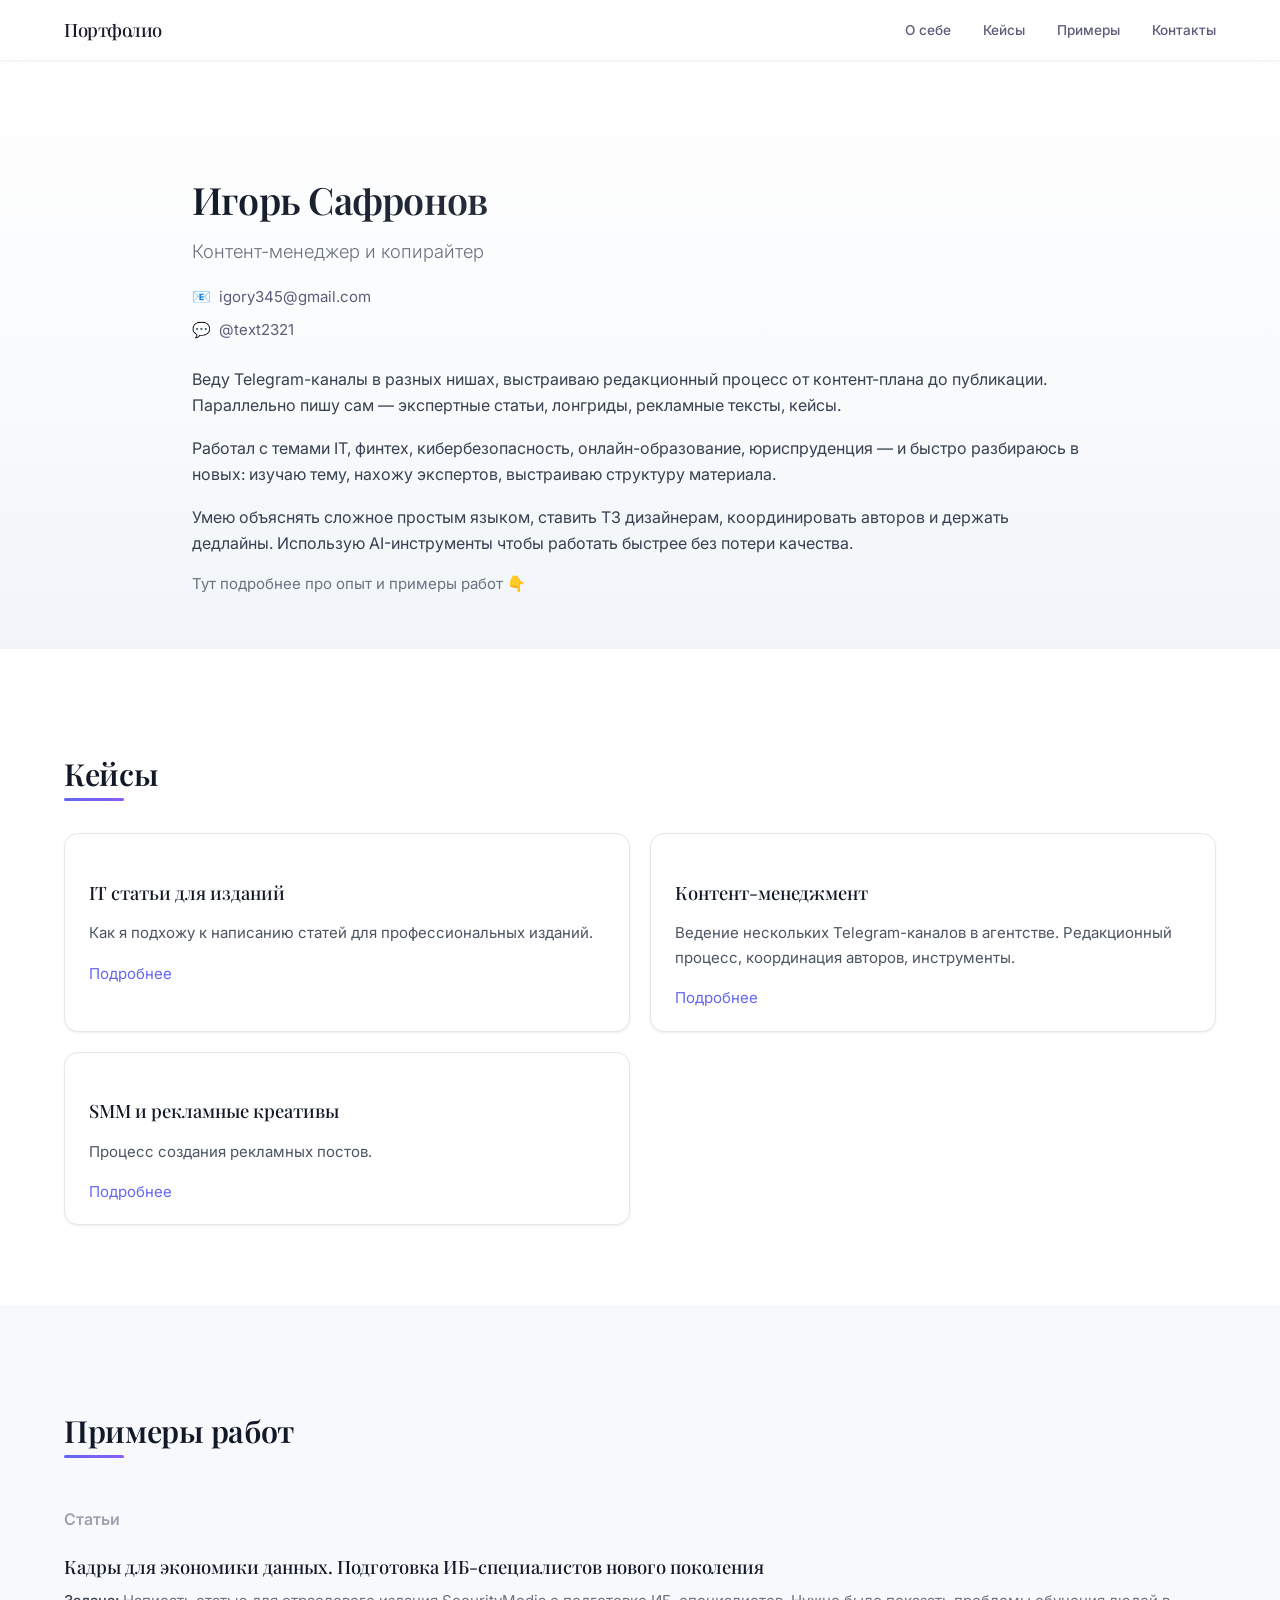
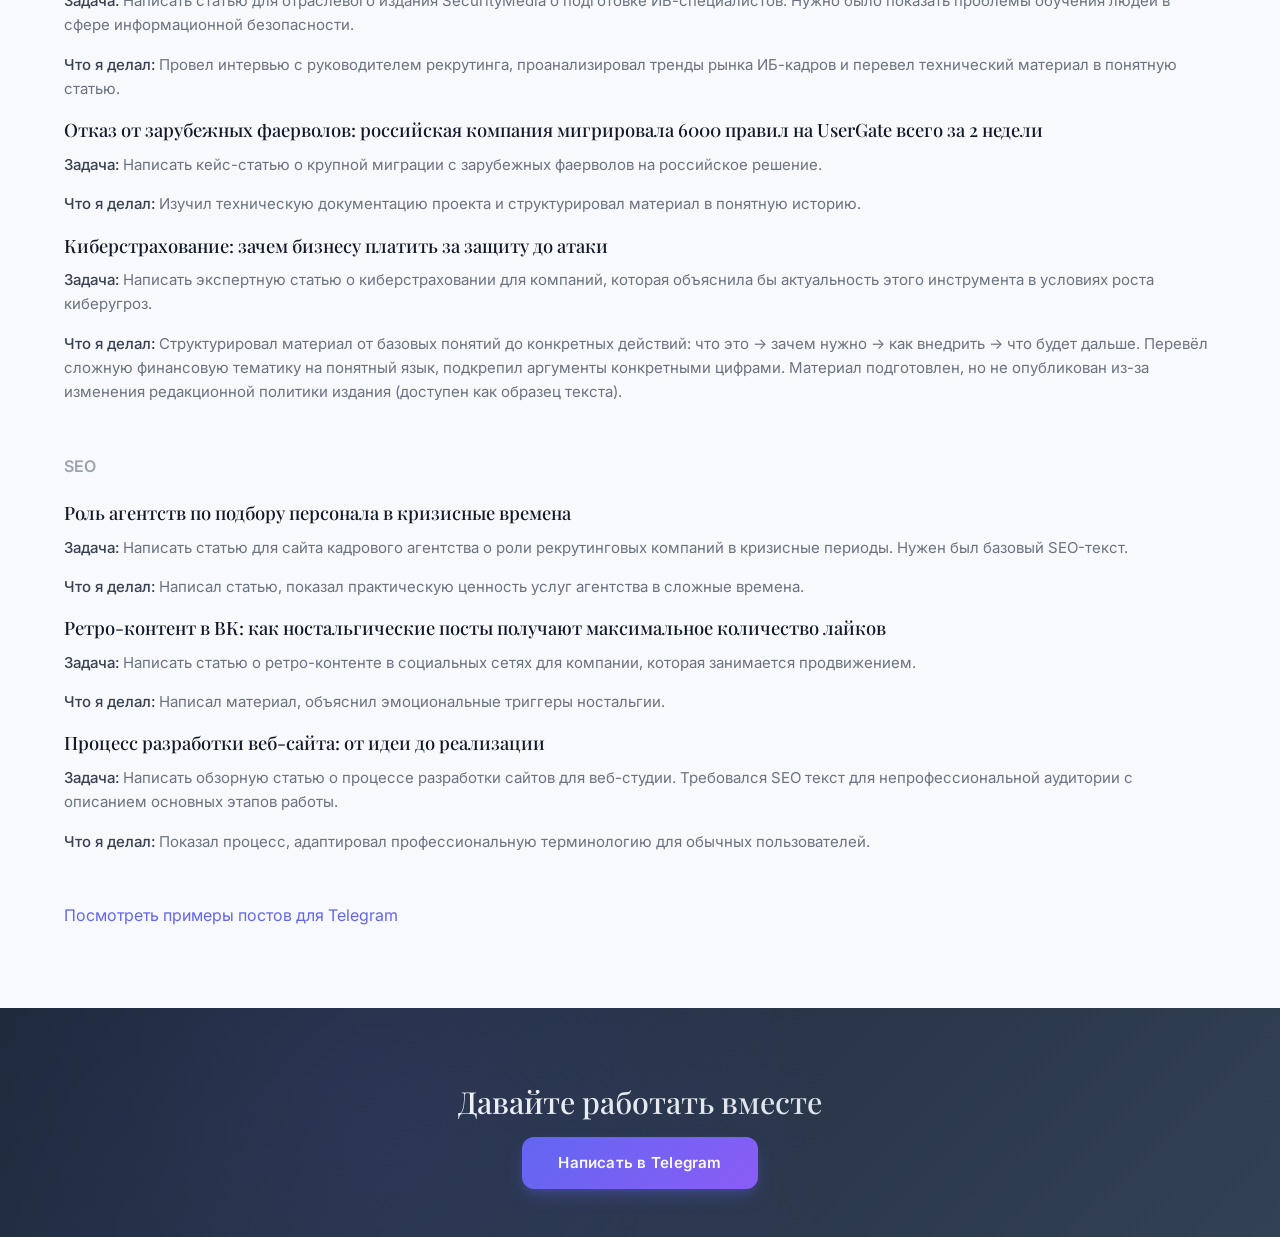
==== commit 47eaefa1: "Add meta tags, fix typos, add robots.txt and sitemap.xml" ====
--- a/index.html
+++ b/index.html
@@ -6,6 +6,11 @@
     <title>Игорь Сафронов - Копирайтер</title>
     <link href="https://fonts.googleapis.com/css2?family=Inter:wght@300;400;500;600;700&family=Playfair+Display:wght@400;500;600&display=swap" rel="stylesheet">
     <link rel="stylesheet" href="styles.css">
+    <meta name="description" content="Игорь Сафронов — копирайтер и контент-менеджер. IT-статьи, ведение Telegram-каналов, рекламные креативы. Портфолио и кейсы.">
+    <meta property="og:title" content="Игорь Сафронов — копирайтер и контент-менеджер">
+    <meta property="og:description" content="IT-статьи для отраслевых изданий, ведение Telegram-каналов, рекламные креативы. Кейсы и примеры работ.">
+    <meta property="og:type" content="website">
+    <meta property="og:url" content="https://portfolio1cop.vercel.app/">
 </head>
 <body class="bg-gray-50 text-gray-900 leading-relaxed">
     <!-- Yandex.Metrika counter -->
@@ -26,7 +31,7 @@
     <nav class="w-full fixed top-0 z-50 border-b border-gray-100">
         <div class="max-w-6xl mx-auto px-6 py-4">
             <div class="flex justify-between items-center">
-                <a href="#" class="text-xl font-semibold tracking-tight serif">Портфолио</a>
+                <span class="text-xl font-semibold tracking-tight serif">Портфолио</span>
                 <div class="hidden md:flex space-x-8 text-sm">
                     <a href="#about" class="hover:text-accent transition-colors">О себе</a>
                     <a href="#work" class="hover:text-accent transition-colors">Кейсы</a>
@@ -161,7 +166,7 @@
                         <div>
                             <a href="https://docs.google.com/document/d/1UMMeeC6v-_VyUlhijJp33UBldlLRDzGArSIQ2i5D5OU/edit?usp=sharing" target="_blank" class="text-xl serif font-medium text-gray-900 hover:text-accent transition-colors">Киберстрахование: зачем бизнесу платить за защиту до атаки</a>
                             <p class="text-gray-500 mt-2 mb-1"><span class="font-medium text-gray-700">Задача:</span> Написать экспертную статью о киберстраховании для компаний, которая объяснила бы актуальность этого инструмента в условиях роста киберугроз.</p>
-                            <p class="text-gray-500"><span class="font-medium text-gray-700">Что я делал:</span> Структурировал материал от базовых понятий до конкретных действий: что это → зачем нужно → как внедрить → что будет дальше. Перевел сложную финансовую тематику на понятный язык, подкрепил аргументы конкретными цифрами. Материал не был опубликован из-за изменения редакционной политики издания.</p>
+                            <p class="text-gray-500"><span class="font-medium text-gray-700">Что я делал:</span> Структурировал материал от базовых понятий до конкретных действий: что это → зачем нужно → как внедрить → что будет дальше. Перевёл сложную финансовую тематику на понятный язык, подкрепил аргументы конкретными цифрами. Материал подготовлен, но не опубликован из-за изменения редакционной политики издания (доступен как образец текста).</p>
                         </div>
                     </div>
                 </div>
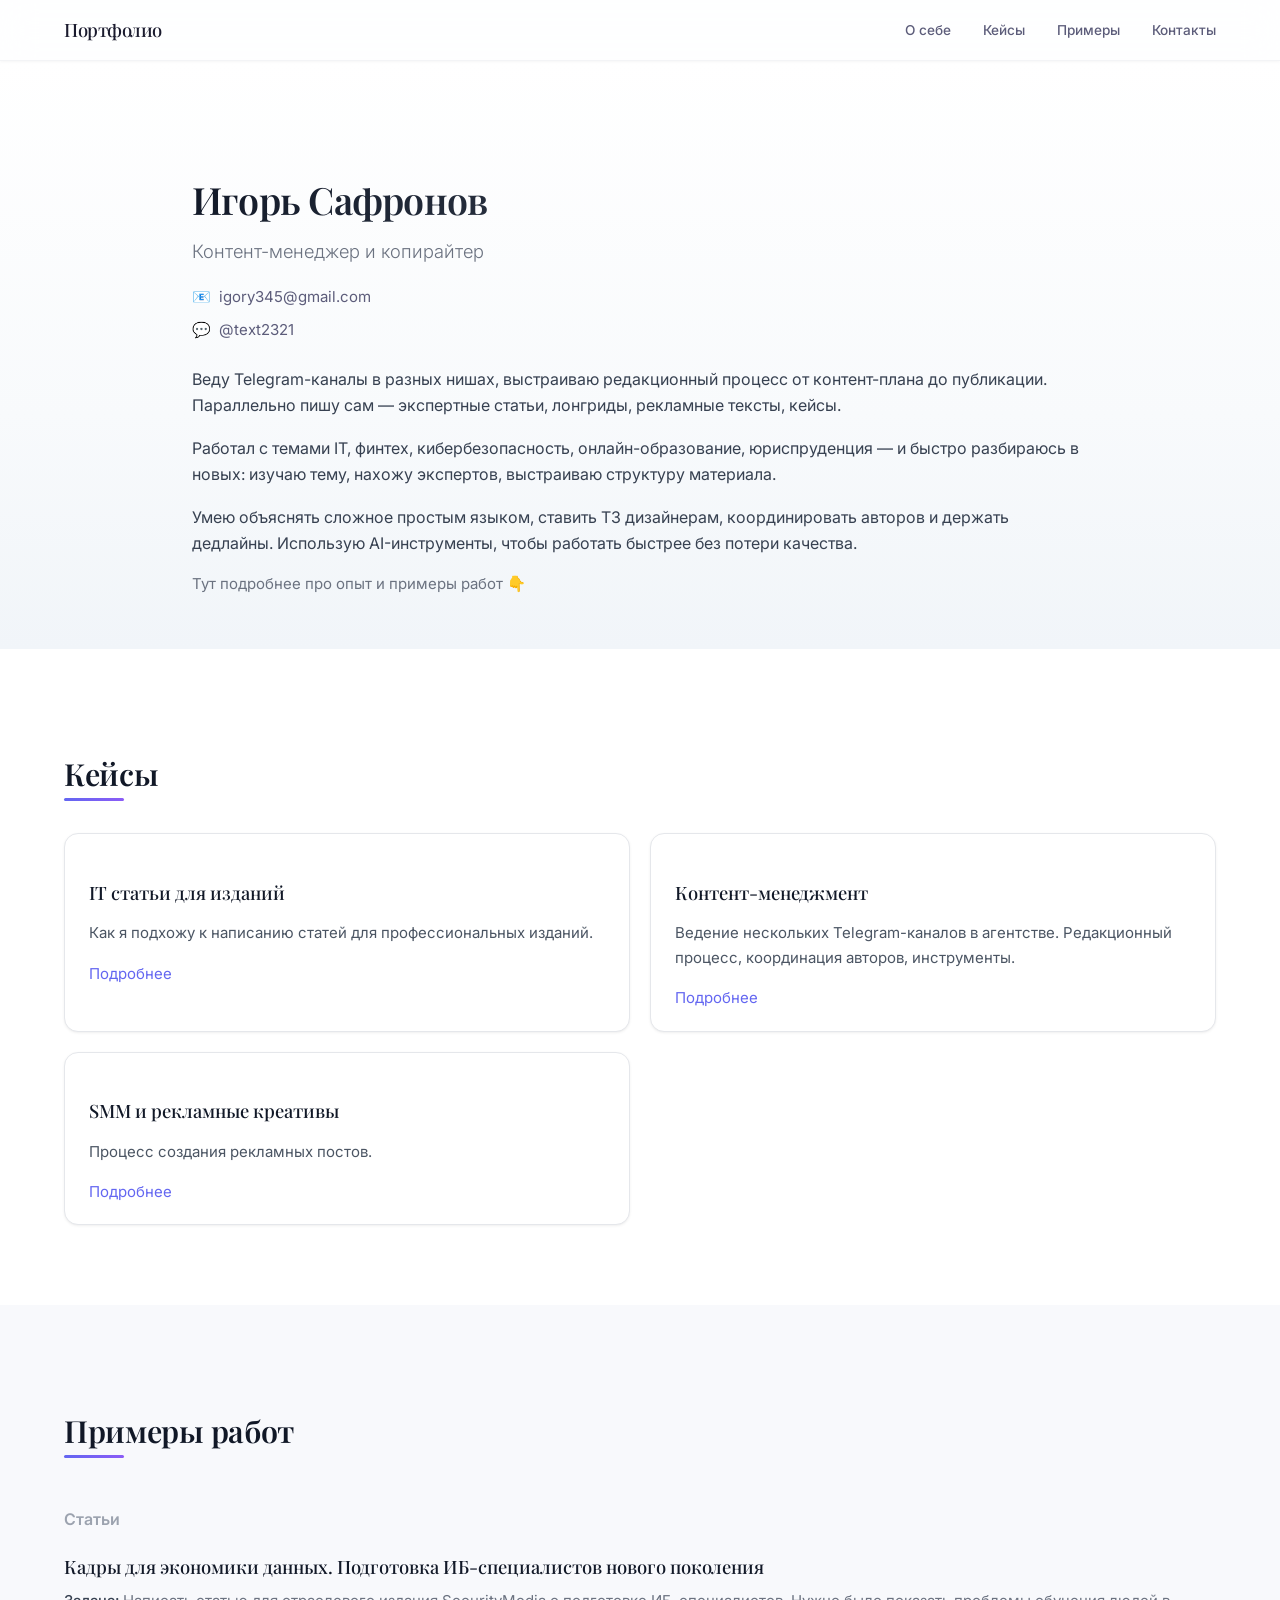
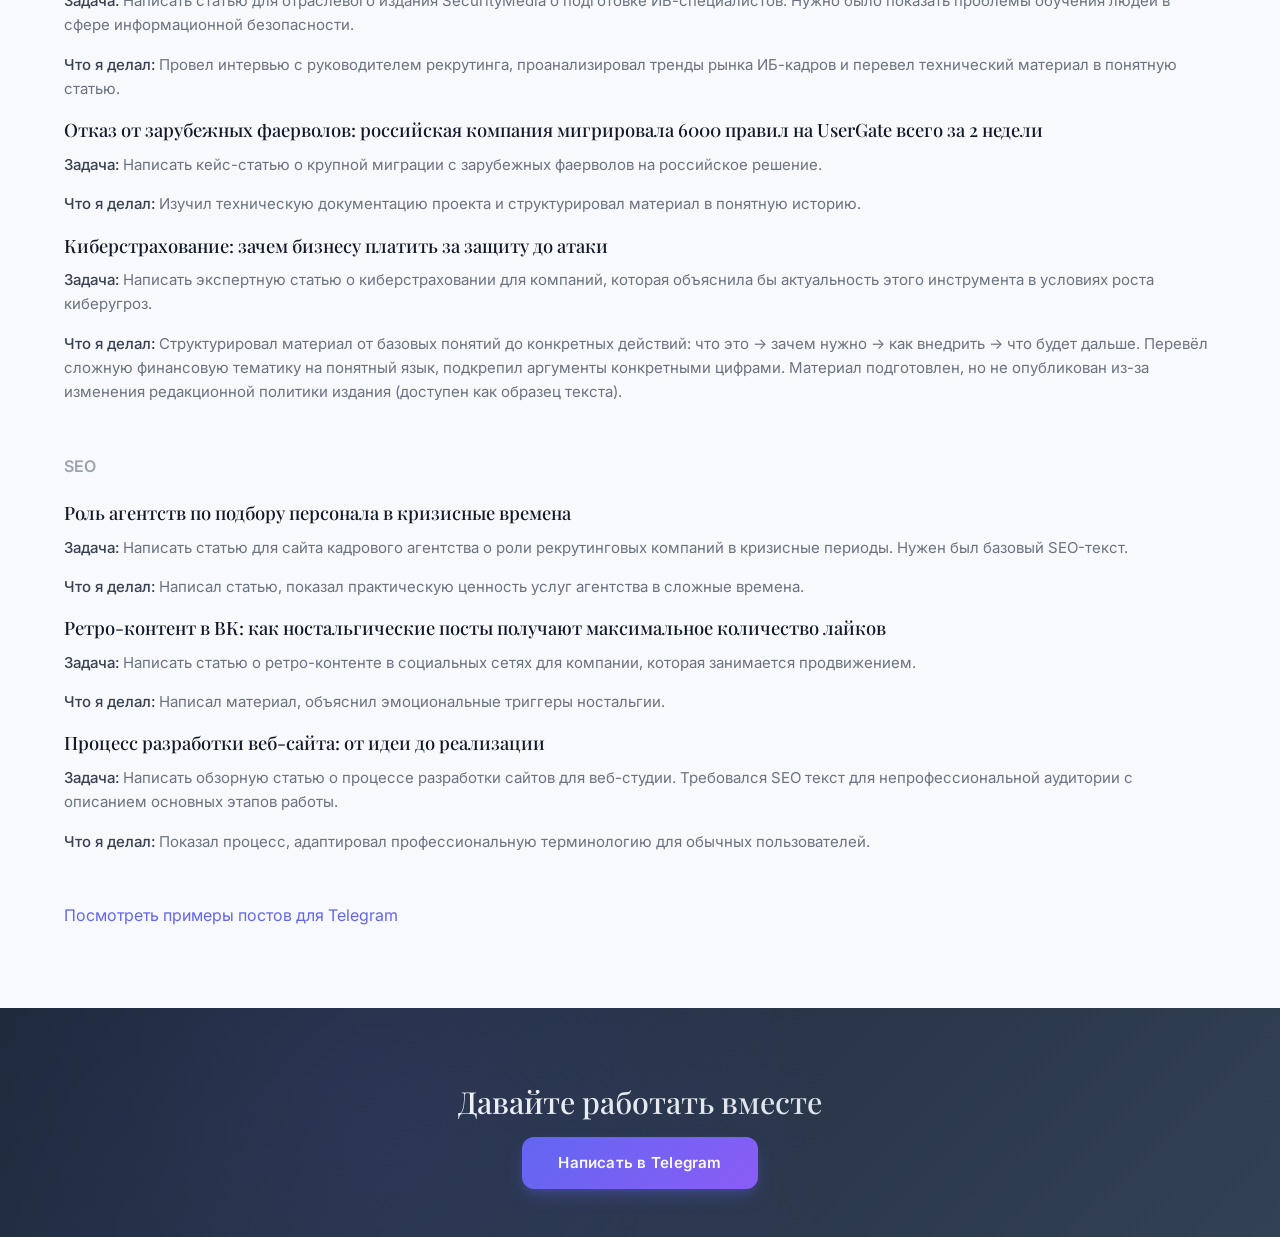
==== commit 3c766511: "Add comma before 'chtoby' in about section" ====
--- a/index.html
+++ b/index.html
@@ -69,7 +69,7 @@
             <div class="max-w-2xl">
                 <p class="text-gray-700 text-lg mb-6">Веду Telegram-каналы в разных нишах, выстраиваю редакционный процесс от контент-плана до публикации. Параллельно пишу сам — экспертные статьи, лонгриды, рекламные тексты, кейсы.</p>
                 <p class="text-gray-700 text-lg mb-6">Работал с темами IT, финтех, кибербезопасность, онлайн-образование, юриспруденция — и быстро разбираюсь в новых: изучаю тему, нахожу экспертов, выстраиваю структуру материала.</p>
-                <p class="text-gray-700 text-lg mb-6">Умею объяснять сложное простым языком, ставить ТЗ дизайнерам, координировать авторов и держать дедлайны. Использую AI-инструменты чтобы работать быстрее без потери качества.</p>
+                <p class="text-gray-700 text-lg mb-6">Умею объяснять сложное простым языком, ставить ТЗ дизайнерам, координировать авторов и держать дедлайны. Использую AI-инструменты, чтобы работать быстрее без потери качества.</p>
                 <p class="text-gray-500">Тут подробнее про опыт и примеры работ 👇</p>
             </div>
         </div>
